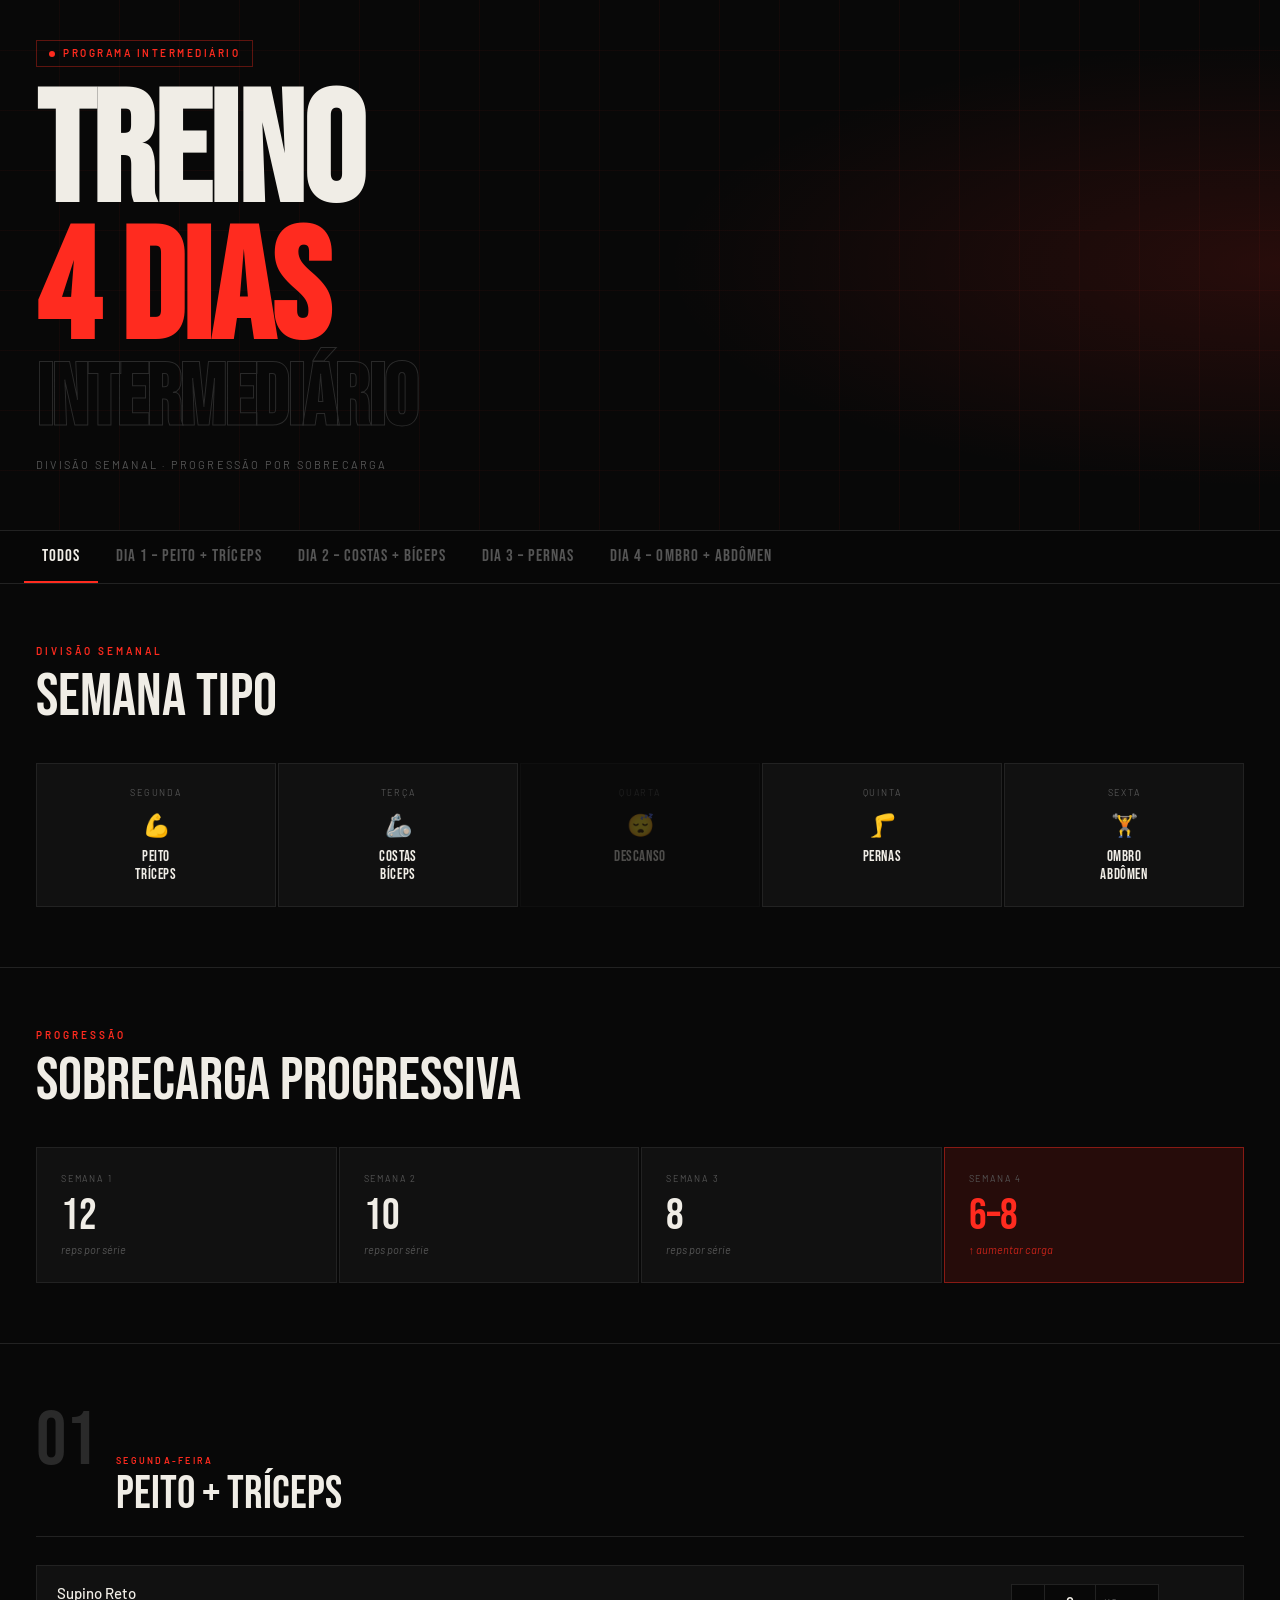
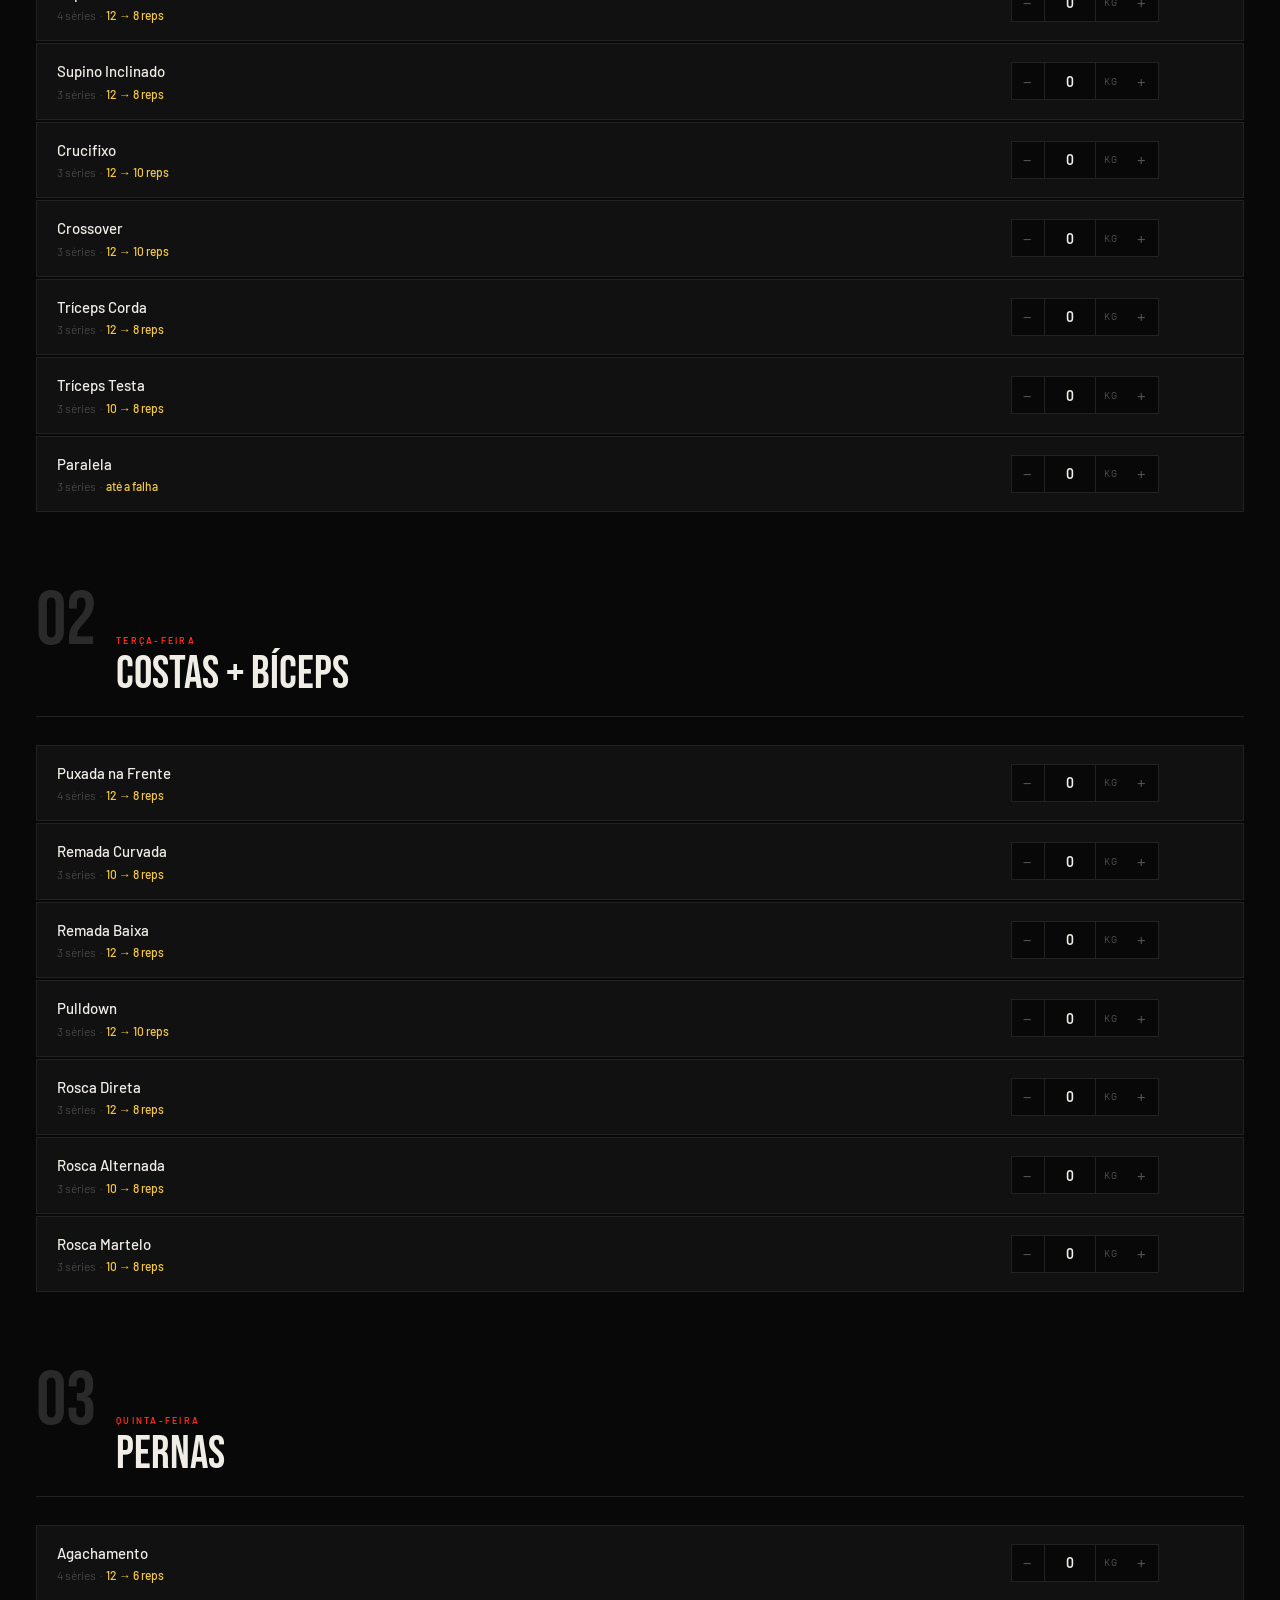
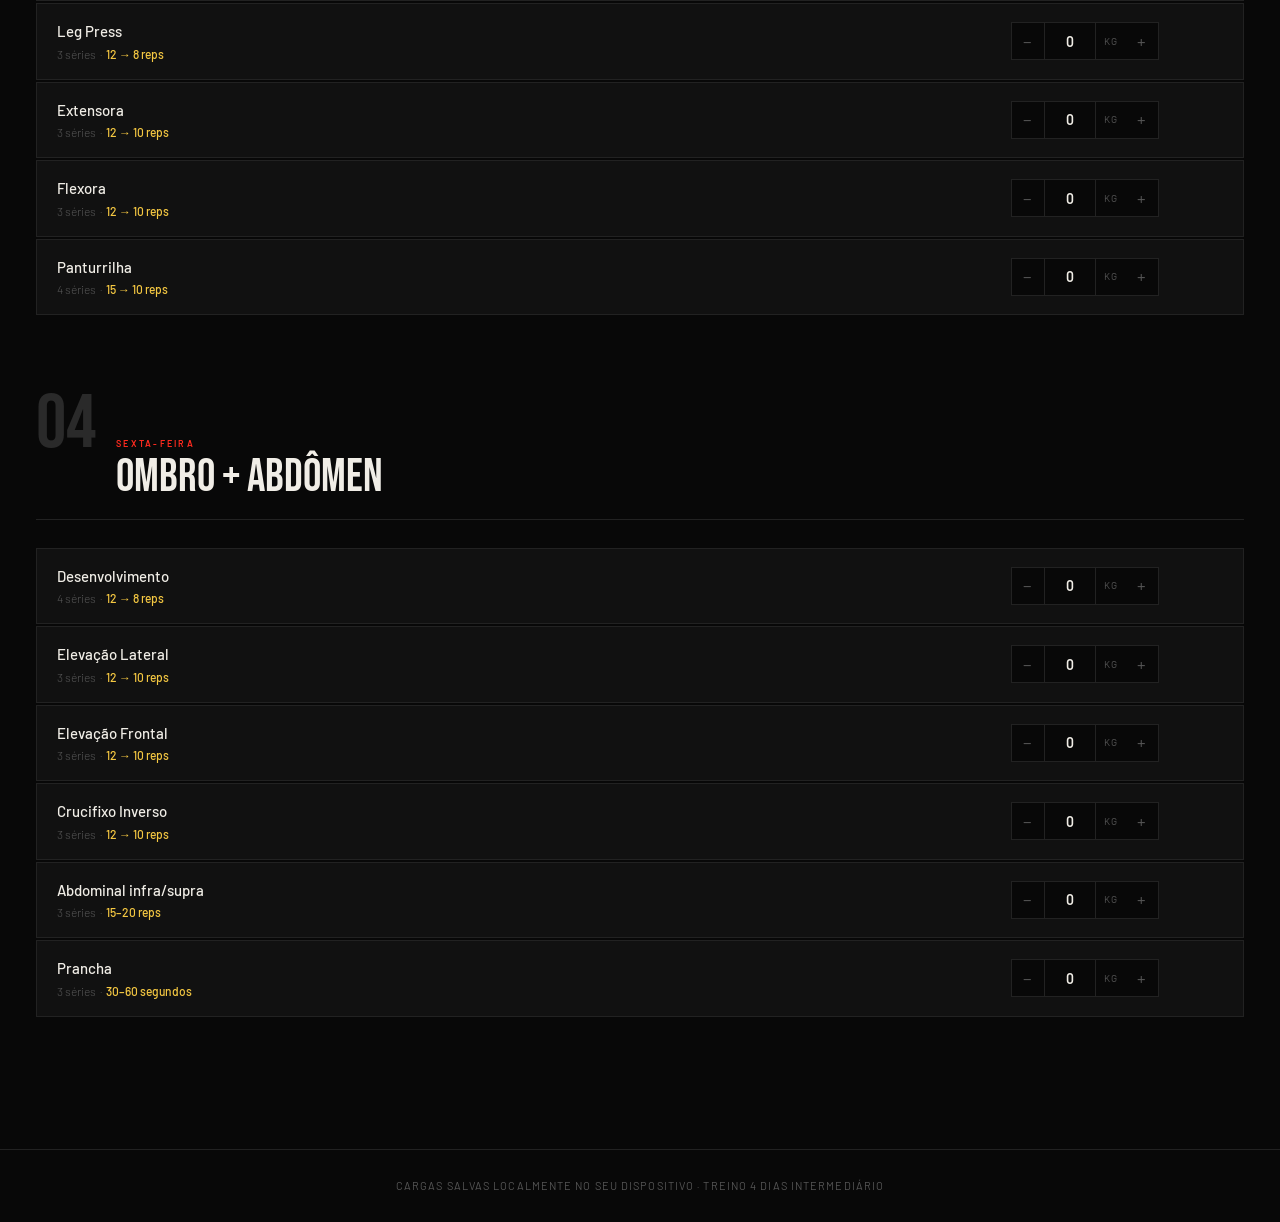
==== index.html @ 9a2bda08 "rename to index.html" ====
<!DOCTYPE html>
<html lang="pt-BR">
<head>
<meta charset="UTF-8">
<meta name="viewport" content="width=device-width, initial-scale=1.0">
<title>TREINO 4 DIAS</title>
<link href="https://fonts.googleapis.com/css2?family=Bebas+Neue&family=Barlow:ital,wght@0,300;0,400;0,500;0,600;1,300&display=swap" rel="stylesheet">
<style>
:root {
  --bg: #080808;
  --surface: #111111;
  --surface2: #181818;
  --border: #222222;
  --red: #ff2b1f;
  --red-glow: rgba(255,43,31,.12);
  --yellow: #f5c842;
  --white: #f0ede6;
  --muted: #555;
  --muted2: #2a2a2a;
  --font-d: 'Bebas Neue', sans-serif;
  --font-b: 'Barlow', sans-serif;
}
*, *::before, *::after { box-sizing: border-box; margin: 0; padding: 0; }
html { scroll-behavior: smooth; }
body {
  background: var(--bg);
  color: var(--white);
  font-family: var(--font-b);
  font-size: 14px;
  line-height: 1.5;
  min-height: 100vh;
}

/* HERO */
.hero {
  position: relative;
  padding: 40px 36px 56px;
  overflow: hidden;
  border-bottom: 1px solid var(--border);
}
.hero-bg {
  position: absolute; inset: 0; pointer-events: none;
  background:
    radial-gradient(ellipse 80% 70% at 100% 50%, rgba(255,43,31,.13) 0%, transparent 60%),
    repeating-linear-gradient(90deg, transparent 0px, transparent 59px, rgba(255,43,31,.045) 59px, rgba(255,43,31,.045) 60px),
    repeating-linear-gradient(0deg, transparent 0px, transparent 59px, rgba(255,43,31,.045) 59px, rgba(255,43,31,.045) 60px);
}
.hero-badge {
  display: inline-flex; align-items: center; gap: 8px;
  margin-bottom: 20px;
  font-size: 10px; letter-spacing: .25em; text-transform: uppercase;
  color: var(--red); font-weight: 600;
  border: 1px solid rgba(255,43,31,.35); padding: 5px 12px;
  position: relative;
}
.hero-badge::before {
  content: ''; width: 6px; height: 6px;
  background: var(--red); border-radius: 50%;
  animation: blink 1.8s ease-in-out infinite;
}
@keyframes blink { 0%,100%{opacity:1;transform:scale(1)} 50%{opacity:.3;transform:scale(.65)} }
.hero-title {
  font-family: var(--font-d);
  font-size: clamp(64px, 13vw, 156px);
  line-height: .88; letter-spacing: -.01em; position: relative;
}
.hero-title .t1 { display: block; color: var(--white); }
.hero-title .t2 { display: block; color: var(--red); }
.hero-title .t3 { display: block; color: transparent; -webkit-text-stroke: 1px var(--muted2); font-size: .55em; }
.hero-sub {
  margin-top: 20px; font-size: 11px;
  letter-spacing: .2em; text-transform: uppercase;
  color: var(--muted); position: relative;
}

/* NAV */
.nav-wrap {
  position: sticky; top: 0; z-index: 50;
  background: rgba(8,8,8,.94); backdrop-filter: blur(14px);
  border-bottom: 1px solid var(--border);
}
.nav { display: flex; overflow-x: auto; scrollbar-width: none; padding: 0 24px; }
.nav::-webkit-scrollbar { display: none; }
.nav-btn {
  font-family: var(--font-d); font-size: 17px; letter-spacing: .06em;
  color: var(--muted); background: none; border: none;
  padding: 15px 18px; cursor: pointer;
  border-bottom: 2px solid transparent; white-space: nowrap;
  transition: color .2s, border-color .2s;
}
.nav-btn:hover { color: var(--white); }
.nav-btn.active { color: var(--white); border-bottom-color: var(--red); }

/* SECTION SHARED */
.section {
  padding: 60px 36px;
  border-bottom: 1px solid var(--border);
}
.eyebrow {
  font-size: 10px; letter-spacing: .3em; text-transform: uppercase;
  color: var(--red); font-weight: 600; margin-bottom: 8px;
}
.sec-title {
  font-family: var(--font-d);
  font-size: clamp(36px, 5vw, 60px); line-height: 1;
  margin-bottom: 36px;
}

/* WEEK GRID */
.week-grid {
  display: grid; grid-template-columns: repeat(5,1fr); gap: 2px;
}
.week-card {
  background: var(--surface); border: 1px solid var(--border);
  padding: 22px 14px; text-align: center;
  cursor: pointer; position: relative; overflow: hidden;
  transition: background .2s, border-color .2s, transform .15s;
}
.week-card:not(.rest):hover {
  background: var(--surface2); border-color: var(--red);
  transform: translateY(-2px);
}
.week-card::after {
  content: ''; position: absolute; bottom: 0; left: 0; right: 0;
  height: 2px; background: var(--red);
  transform: scaleX(0); transition: transform .25s;
}
.week-card:not(.rest):hover::after { transform: scaleX(1); }
.week-card.rest { opacity: .3; cursor: default; }
.wc-day {
  font-size: 9px; letter-spacing: .2em; text-transform: uppercase;
  color: var(--muted); margin-bottom: 9px;
}
.wc-icon { font-size: 22px; margin-bottom: 7px; display: block; }
.wc-muscles {
  font-family: var(--font-d); font-size: 15px;
  letter-spacing: .04em; line-height: 1.2;
}

/* PROGRESSION */
.prog-grid {
  display: grid; grid-template-columns: repeat(4,1fr); gap: 2px;
}
.prog-card {
  background: var(--surface); border: 1px solid var(--border); padding: 24px;
}
.prog-card.hi { border-color: rgba(255,43,31,.45); background: var(--red-glow); }
.prog-week {
  font-size: 9px; letter-spacing: .2em; text-transform: uppercase;
  color: var(--muted); margin-bottom: 8px;
}
.prog-reps {
  font-family: var(--font-d); font-size: 44px; line-height: 1;
  color: var(--white); margin-bottom: 4px;
}
.prog-card.hi .prog-reps { color: var(--red); }
.prog-note { font-size: 11px; color: var(--muted); font-style: italic; }
.prog-card.hi .prog-note { color: rgba(255,43,31,.75); }

/* DAYS SECTION */
.days-section { padding: 60px 36px; }
.day-block { margin-bottom: 72px; display: none; }
.day-block.visible { display: block; }
.day-header {
  display: flex; align-items: baseline; gap: 20px;
  margin-bottom: 28px; padding-bottom: 18px;
  border-bottom: 1px solid var(--border);
}
.day-num {
  font-family: var(--font-d); font-size: 76px;
  color: var(--muted2); line-height: 1;
}
.day-label {
  font-size: 9px; letter-spacing: .25em; text-transform: uppercase;
  color: var(--red); font-weight: 600; margin-bottom: 4px;
}
.day-name {
  font-family: var(--font-d);
  font-size: clamp(26px, 4vw, 46px); line-height: 1;
}

/* EXERCISE ROWS */
.exercise-list { display: flex; flex-direction: column; gap: 2px; }
.exercise-row {
  display: grid;
  grid-template-columns: 1fr auto auto;
  align-items: center; gap: 16px;
  background: var(--surface); border: 1px solid var(--border);
  padding: 16px 20px;
  transition: background .15s;
}
.exercise-row:hover { background: var(--surface2); }
.ex-name { font-size: 15px; font-weight: 500; color: var(--white); margin-bottom: 2px; }
.ex-meta { font-size: 12px; color: var(--muted); font-weight: 300; }
.ex-meta span { color: var(--yellow); font-weight: 500; }

/* KG CONTROL */
.kg-wrap {
  display: flex; align-items: center;
  border: 1px solid var(--border); background: var(--bg);
}
.kg-btn {
  width: 32px; height: 36px; background: none; border: none;
  color: var(--muted); font-size: 17px; cursor: pointer;
  display: flex; align-items: center; justify-content: center;
  font-family: var(--font-b); line-height: 1;
  transition: color .15s, background .15s;
}
.kg-btn:hover { color: var(--white); background: var(--surface); }
.kg-input {
  width: 52px; height: 36px; background: none;
  border: none;
  border-left: 1px solid var(--border); border-right: 1px solid var(--border);
  color: var(--white); text-align: center;
  font-size: 14px; font-family: var(--font-b); font-weight: 600;
  outline: none; -moz-appearance: textfield;
}
.kg-input::-webkit-outer-spin-button,
.kg-input::-webkit-inner-spin-button { -webkit-appearance: none; }
.kg-unit {
  font-size: 10px; color: var(--muted);
  padding: 0 8px; letter-spacing: .08em; text-transform: uppercase;
}

/* SAVED INDICATOR */
.ex-saved {
  font-size: 10px; color: transparent;
  letter-spacing: .12em; text-transform: uppercase;
  font-weight: 600; transition: color .35s; white-space: nowrap;
}
.ex-saved.show { color: var(--red); }

/* TOAST */
.toast {
  position: fixed; bottom: 24px; right: 24px;
  background: var(--surface); border: 1px solid var(--red);
  color: var(--white); padding: 11px 18px;
  font-size: 13px; font-weight: 500; letter-spacing: .05em;
  transform: translateY(60px); opacity: 0;
  transition: transform .3s cubic-bezier(.22,1,.36,1), opacity .3s;
  z-index: 200; pointer-events: none;
}
.toast.show { transform: translateY(0); opacity: 1; }

footer {
  border-top: 1px solid var(--border);
  padding: 28px 36px; text-align: center;
  font-size: 11px; color: var(--muted);
  letter-spacing: .1em; text-transform: uppercase;
}

/* ANIMATIONS */
@keyframes fadeUp {
  from { opacity:0; transform:translateY(14px); }
  to   { opacity:1; transform:translateY(0); }
}
.day-block.visible .exercise-row { animation: fadeUp .22s ease both; }
.day-block.visible .exercise-row:nth-child(1){animation-delay:.03s}
.day-block.visible .exercise-row:nth-child(2){animation-delay:.06s}
.day-block.visible .exercise-row:nth-child(3){animation-delay:.09s}
.day-block.visible .exercise-row:nth-child(4){animation-delay:.12s}
.day-block.visible .exercise-row:nth-child(5){animation-delay:.15s}
.day-block.visible .exercise-row:nth-child(6){animation-delay:.18s}
.day-block.visible .exercise-row:nth-child(7){animation-delay:.21s}

/* RESPONSIVE */
@media(max-width:680px){
  .hero,.section,.days-section{padding-left:18px;padding-right:18px}
  .week-grid{grid-template-columns:repeat(3,1fr)}
  .prog-grid{grid-template-columns:repeat(2,1fr)}
  .exercise-row{grid-template-columns:1fr;gap:10px}
  .day-num{font-size:52px}
}
</style>
</head>
<body>

<!-- HERO -->
<div class="hero">
  <div class="hero-bg"></div>
  <div class="hero-badge">Programa Intermediário</div>
  <h1 class="hero-title">
    <span class="t1">TREINO</span>
    <span class="t2">4 DIAS</span>
    <span class="t3">INTERMEDIÁRIO</span>
  </h1>
  <p class="hero-sub">Divisão semanal · Progressão por sobrecarga</p>
</div>

<!-- NAV -->
<div class="nav-wrap">
  <div class="nav">
    <button class="nav-btn active" onclick="showDay('all')">Todos</button>
    <button class="nav-btn" onclick="showDay('dia1')">Dia 1 – Peito + Tríceps</button>
    <button class="nav-btn" onclick="showDay('dia2')">Dia 2 – Costas + Bíceps</button>
    <button class="nav-btn" onclick="showDay('dia3')">Dia 3 – Pernas</button>
    <button class="nav-btn" onclick="showDay('dia4')">Dia 4 – Ombro + Abdômen</button>
  </div>
</div>

<!-- WEEK OVERVIEW -->
<div class="section">
  <div class="eyebrow">Divisão Semanal</div>
  <div class="sec-title">Semana Tipo</div>
  <div class="week-grid">
    <div class="week-card" onclick="showDay('dia1')">
      <div class="wc-day">Segunda</div>
      <span class="wc-icon">💪</span>
      <div class="wc-muscles">Peito<br>Tríceps</div>
    </div>
    <div class="week-card" onclick="showDay('dia2')">
      <div class="wc-day">Terça</div>
      <span class="wc-icon">🦾</span>
      <div class="wc-muscles">Costas<br>Bíceps</div>
    </div>
    <div class="week-card rest">
      <div class="wc-day">Quarta</div>
      <span class="wc-icon">😴</span>
      <div class="wc-muscles">Descanso</div>
    </div>
    <div class="week-card" onclick="showDay('dia3')">
      <div class="wc-day">Quinta</div>
      <span class="wc-icon">🦵</span>
      <div class="wc-muscles">Pernas</div>
    </div>
    <div class="week-card" onclick="showDay('dia4')">
      <div class="wc-day">Sexta</div>
      <span class="wc-icon">🏋️</span>
      <div class="wc-muscles">Ombro<br>Abdômen</div>
    </div>
  </div>
</div>

<!-- PROGRESSÃO -->
<div class="section">
  <div class="eyebrow">Progressão</div>
  <div class="sec-title">Sobrecarga Progressiva</div>
  <div class="prog-grid">
    <div class="prog-card">
      <div class="prog-week">Semana 1</div>
      <div class="prog-reps">12</div>
      <div class="prog-note">reps por série</div>
    </div>
    <div class="prog-card">
      <div class="prog-week">Semana 2</div>
      <div class="prog-reps">10</div>
      <div class="prog-note">reps por série</div>
    </div>
    <div class="prog-card">
      <div class="prog-week">Semana 3</div>
      <div class="prog-reps">8</div>
      <div class="prog-note">reps por série</div>
    </div>
    <div class="prog-card hi">
      <div class="prog-week">Semana 4</div>
      <div class="prog-reps">6–8</div>
      <div class="prog-note">↑ aumentar carga</div>
    </div>
  </div>
</div>

<!-- TRAINING DAYS -->
<div class="days-section">

  <div class="day-block visible" id="dia1">
    <div class="day-header">
      <div class="day-num">01</div>
      <div>
        <div class="day-label">Segunda-feira</div>
        <div class="day-name">Peito + Tríceps</div>
      </div>
    </div>
    <div class="exercise-list" id="list-dia1"></div>
  </div>

  <div class="day-block visible" id="dia2">
    <div class="day-header">
      <div class="day-num">02</div>
      <div>
        <div class="day-label">Terça-feira</div>
        <div class="day-name">Costas + Bíceps</div>
      </div>
    </div>
    <div class="exercise-list" id="list-dia2"></div>
  </div>

  <div class="day-block visible" id="dia3">
    <div class="day-header">
      <div class="day-num">03</div>
      <div>
        <div class="day-label">Quinta-feira</div>
        <div class="day-name">Pernas</div>
      </div>
    </div>
    <div class="exercise-list" id="list-dia3"></div>
  </div>

  <div class="day-block visible" id="dia4">
    <div class="day-header">
      <div class="day-num">04</div>
      <div>
        <div class="day-label">Sexta-feira</div>
        <div class="day-name">Ombro + Abdômen</div>
      </div>
    </div>
    <div class="exercise-list" id="list-dia4"></div>
  </div>

</div>

<footer>Cargas salvas localmente no seu dispositivo · Treino 4 Dias Intermediário</footer>
<div class="toast" id="toast">✓ Carga salva!</div>

<script>
const TREINO = {
  dia1: [
    { id:'supino-reto',    name:'Supino Reto',          sets:'4 séries', reps:'12 → 8 reps' },
    { id:'supino-incl',    name:'Supino Inclinado',      sets:'3 séries', reps:'12 → 8 reps' },
    { id:'crucifixo',      name:'Crucifixo',             sets:'3 séries', reps:'12 → 10 reps' },
    { id:'crossover',      name:'Crossover',             sets:'3 séries', reps:'12 → 10 reps' },
    { id:'tri-corda',      name:'Tríceps Corda',         sets:'3 séries', reps:'12 → 8 reps' },
    { id:'tri-testa',      name:'Tríceps Testa',         sets:'3 séries', reps:'10 → 8 reps' },
    { id:'paralela',       name:'Paralela',              sets:'3 séries', reps:'até a falha' },
  ],
  dia2: [
    { id:'puxada',         name:'Puxada na Frente',      sets:'4 séries', reps:'12 → 8 reps' },
    { id:'remada-curv',    name:'Remada Curvada',        sets:'3 séries', reps:'10 → 8 reps' },
    { id:'remada-baixa',   name:'Remada Baixa',          sets:'3 séries', reps:'12 → 8 reps' },
    { id:'pulldown',       name:'Pulldown',              sets:'3 séries', reps:'12 → 10 reps' },
    { id:'rosca-direta',   name:'Rosca Direta',          sets:'3 séries', reps:'12 → 8 reps' },
    { id:'rosca-alt',      name:'Rosca Alternada',       sets:'3 séries', reps:'10 → 8 reps' },
    { id:'rosca-martelo',  name:'Rosca Martelo',         sets:'3 séries', reps:'10 → 8 reps' },
  ],
  dia3: [
    { id:'agachamento',    name:'Agachamento',           sets:'4 séries', reps:'12 → 6 reps' },
    { id:'leg-press',      name:'Leg Press',             sets:'3 séries', reps:'12 → 8 reps' },
    { id:'extensora',      name:'Extensora',             sets:'3 séries', reps:'12 → 10 reps' },
    { id:'flexora',        name:'Flexora',               sets:'3 séries', reps:'12 → 10 reps' },
    { id:'panturrilha',    name:'Panturrilha',           sets:'4 séries', reps:'15 → 10 reps' },
  ],
  dia4: [
    { id:'desenvolvimento',name:'Desenvolvimento',       sets:'4 séries', reps:'12 → 8 reps' },
    { id:'elev-lateral',   name:'Elevação Lateral',      sets:'3 séries', reps:'12 → 10 reps' },
    { id:'elev-frontal',   name:'Elevação Frontal',      sets:'3 séries', reps:'12 → 10 reps' },
    { id:'cruc-inv',       name:'Crucifixo Inverso',     sets:'3 séries', reps:'12 → 10 reps' },
    { id:'abdominal',      name:'Abdominal infra/supra', sets:'3 séries', reps:'15–20 reps' },
    { id:'prancha',        name:'Prancha',               sets:'3 séries', reps:'30–60 segundos' },
  ],
};

// Storage
function getKg(id) { return parseFloat(localStorage.getItem('kg_' + id)) || 0; }
function setKg(id, val) { localStorage.setItem('kg_' + id, val); }

// Build rows
function buildLists() {
  for (const [day, exs] of Object.entries(TREINO)) {
    const list = document.getElementById('list-' + day);
    exs.forEach(ex => {
      const kg = getKg(ex.id);
      const row = document.createElement('div');
      row.className = 'exercise-row';
      row.innerHTML = `
        <div class="ex-info">
          <div class="ex-name">${ex.name}</div>
          <div class="ex-meta">${ex.sets} &nbsp;·&nbsp; <span>${ex.reps}</span></div>
        </div>
        <div class="kg-wrap">
          <button class="kg-btn" onclick="changeKg('${ex.id}',-2.5)">−</button>
          <input class="kg-input" type="number" id="kg-${ex.id}"
            value="${kg}" min="0" step="2.5"
            onchange="saveKg('${ex.id}')" oninput="saveKg('${ex.id}')">
          <div class="kg-unit">kg</div>
          <button class="kg-btn" onclick="changeKg('${ex.id}',2.5)">+</button>
        </div>
        <div class="ex-saved" id="saved-${ex.id}">salvo ✓</div>
      `;
      list.appendChild(row);
    });
  }
}

// Actions
let toastTimer;
function showToast() {
  const t = document.getElementById('toast');
  t.classList.add('show');
  clearTimeout(toastTimer);
  toastTimer = setTimeout(() => t.classList.remove('show'), 1800);
}

function saveKg(id) {
  const input = document.getElementById('kg-' + id);
  let val = parseFloat(input.value);
  if (isNaN(val) || val < 0) val = 0;
  input.value = val;
  setKg(id, val);
  const el = document.getElementById('saved-' + id);
  el.classList.add('show');
  setTimeout(() => el.classList.remove('show'), 1500);
  showToast();
}

function changeKg(id, delta) {
  const input = document.getElementById('kg-' + id);
  let val = Math.max(0, Math.round(((parseFloat(input.value) || 0) + delta) * 10) / 10);
  input.value = val;
  saveKg(id);
}

// Nav / filter
function showDay(which) {
  ['dia1','dia2','dia3','dia4'].forEach(d => {
    document.getElementById(d).classList.toggle('visible', which === 'all' || which === d);
  });
  document.querySelectorAll('.nav-btn').forEach((btn, i) => {
    btn.classList.toggle('active', ['all','dia1','dia2','dia3','dia4'][i] === which);
  });
  if (which !== 'all') {
    setTimeout(() => document.getElementById(which)?.scrollIntoView({behavior:'smooth',block:'start'}), 60);
  }
}

buildLists();
</script>
</body>
</html>
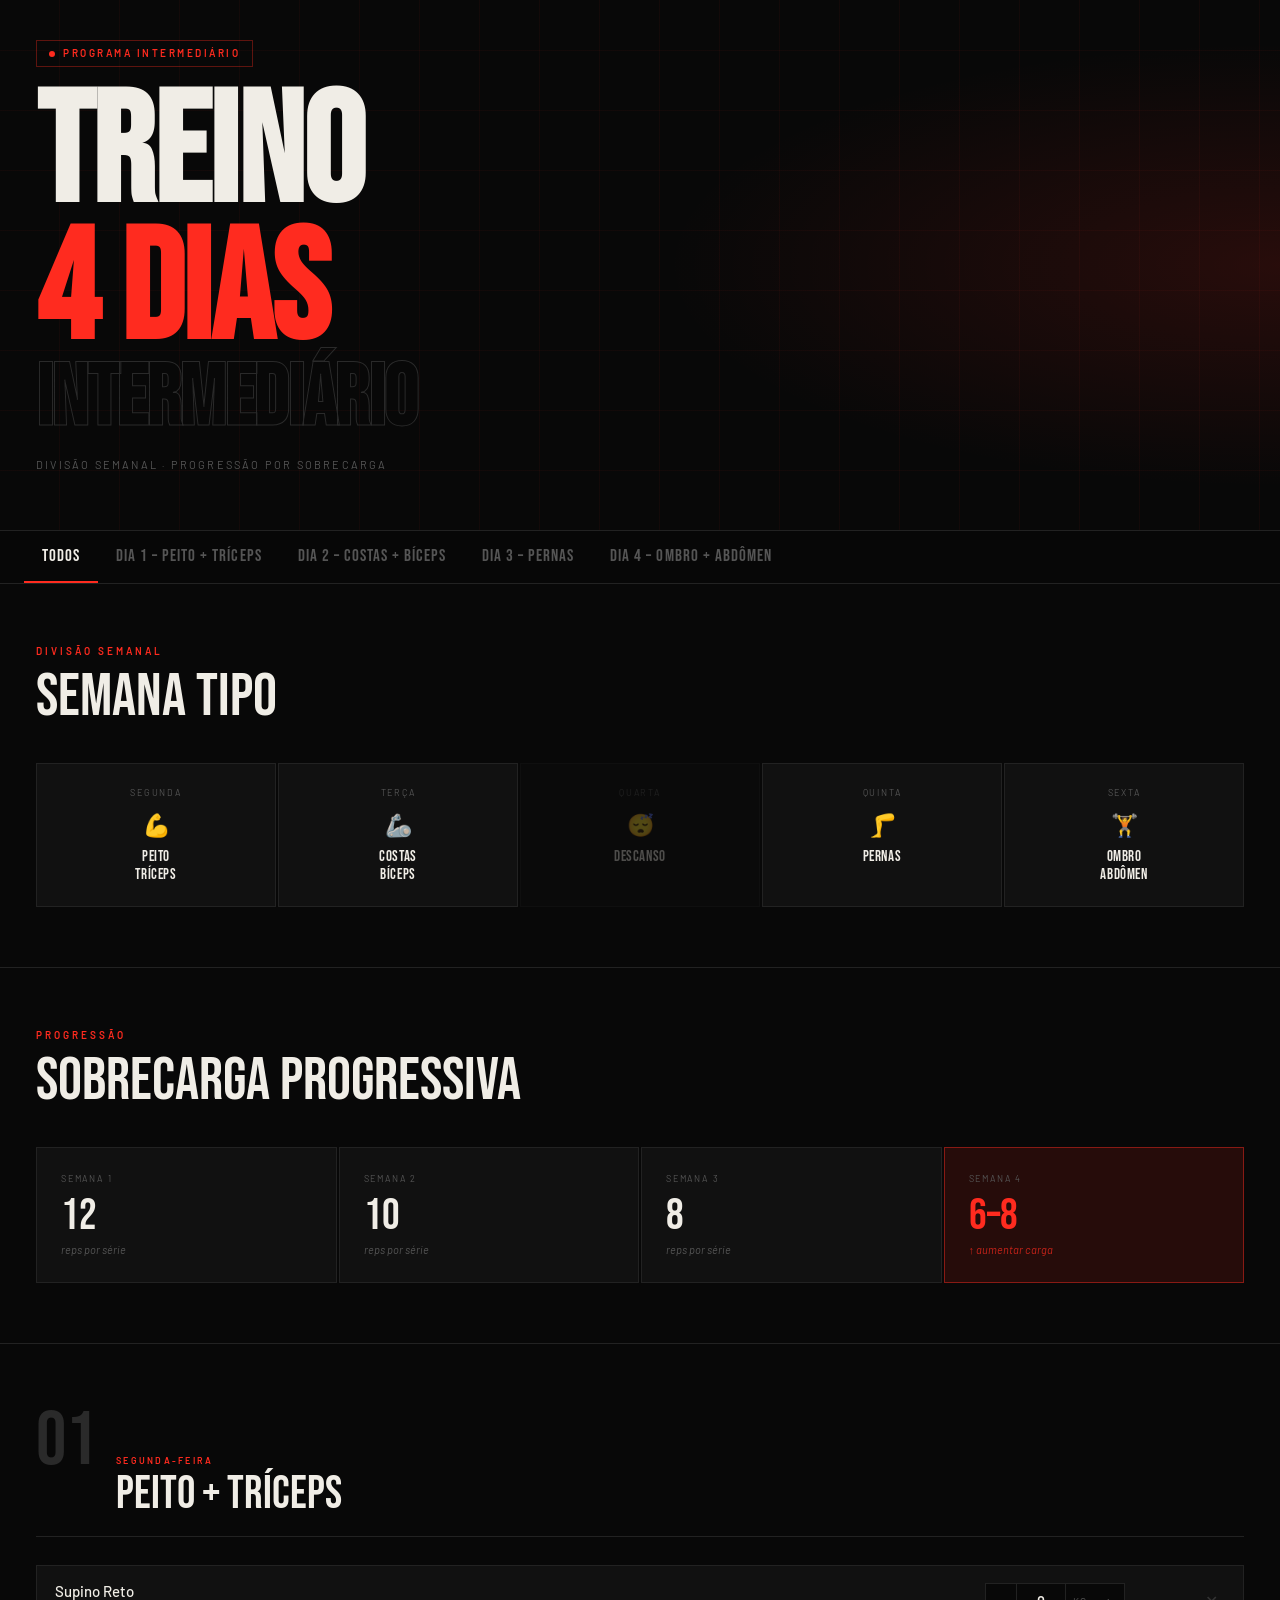
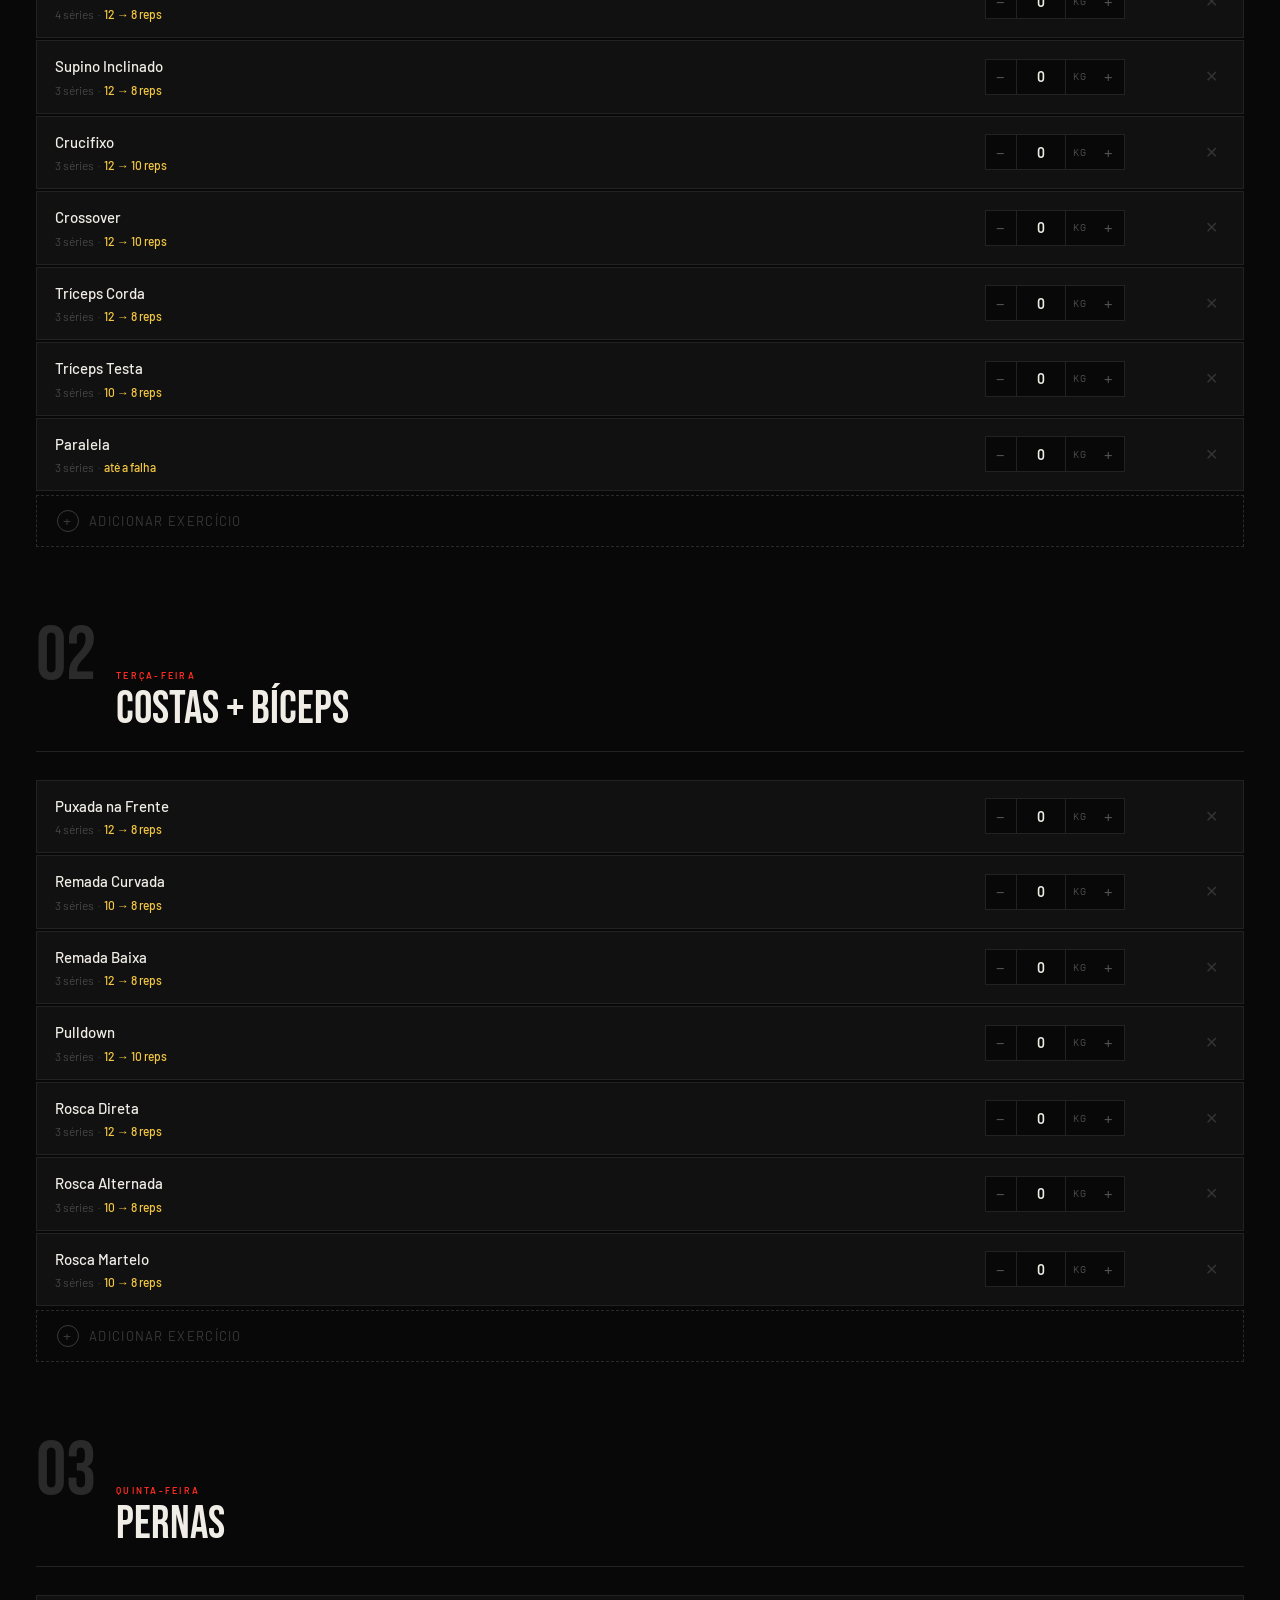
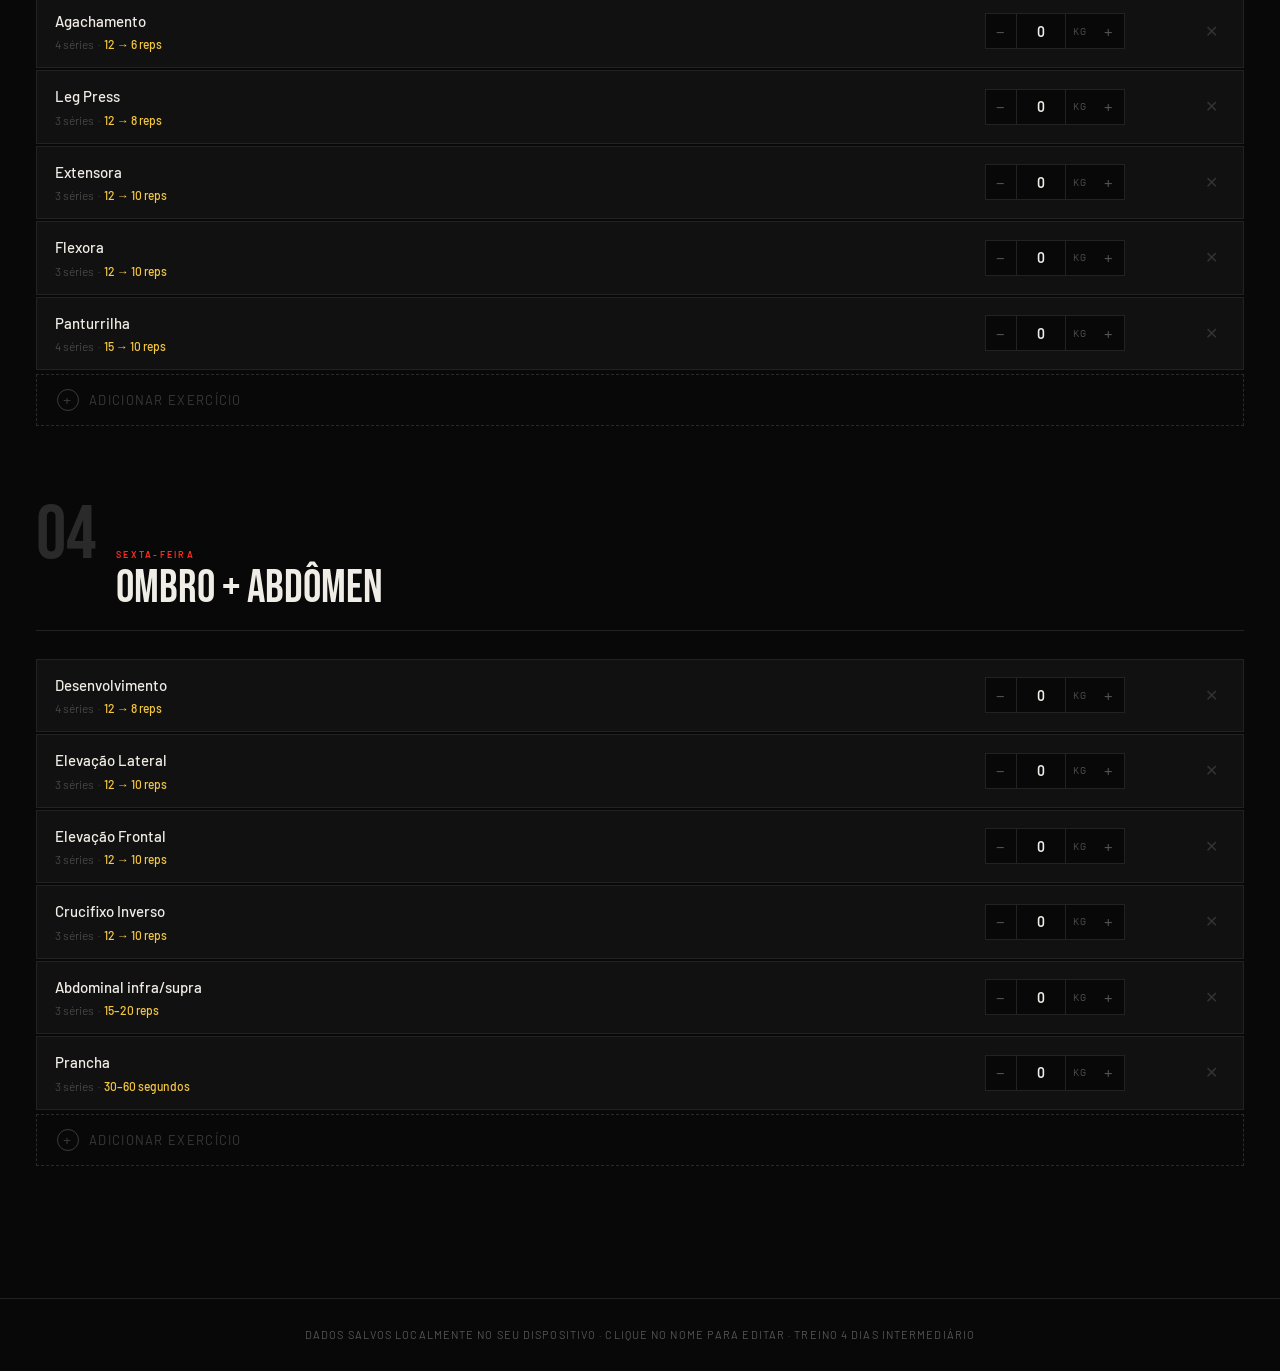
==== commit 577ba14d: "Adcionando método de adicionar exercício e de mudar o nome" ====
--- a/index.html
+++ b/index.html
@@ -92,67 +92,41 @@
 .nav-btn.active { color: var(--white); border-bottom-color: var(--red); }
 
 /* SECTION SHARED */
-.section {
-  padding: 60px 36px;
-  border-bottom: 1px solid var(--border);
-}
+.section { padding: 60px 36px; border-bottom: 1px solid var(--border); }
 .eyebrow {
   font-size: 10px; letter-spacing: .3em; text-transform: uppercase;
   color: var(--red); font-weight: 600; margin-bottom: 8px;
 }
 .sec-title {
   font-family: var(--font-d);
-  font-size: clamp(36px, 5vw, 60px); line-height: 1;
-  margin-bottom: 36px;
+  font-size: clamp(36px, 5vw, 60px); line-height: 1; margin-bottom: 36px;
 }
 
 /* WEEK GRID */
-.week-grid {
-  display: grid; grid-template-columns: repeat(5,1fr); gap: 2px;
-}
+.week-grid { display: grid; grid-template-columns: repeat(5,1fr); gap: 2px; }
 .week-card {
   background: var(--surface); border: 1px solid var(--border);
   padding: 22px 14px; text-align: center;
   cursor: pointer; position: relative; overflow: hidden;
   transition: background .2s, border-color .2s, transform .15s;
 }
-.week-card:not(.rest):hover {
-  background: var(--surface2); border-color: var(--red);
-  transform: translateY(-2px);
-}
+.week-card:not(.rest):hover { background: var(--surface2); border-color: var(--red); transform: translateY(-2px); }
 .week-card::after {
   content: ''; position: absolute; bottom: 0; left: 0; right: 0;
-  height: 2px; background: var(--red);
-  transform: scaleX(0); transition: transform .25s;
+  height: 2px; background: var(--red); transform: scaleX(0); transition: transform .25s;
 }
 .week-card:not(.rest):hover::after { transform: scaleX(1); }
 .week-card.rest { opacity: .3; cursor: default; }
-.wc-day {
-  font-size: 9px; letter-spacing: .2em; text-transform: uppercase;
-  color: var(--muted); margin-bottom: 9px;
-}
+.wc-day { font-size: 9px; letter-spacing: .2em; text-transform: uppercase; color: var(--muted); margin-bottom: 9px; }
 .wc-icon { font-size: 22px; margin-bottom: 7px; display: block; }
-.wc-muscles {
-  font-family: var(--font-d); font-size: 15px;
-  letter-spacing: .04em; line-height: 1.2;
-}
+.wc-muscles { font-family: var(--font-d); font-size: 15px; letter-spacing: .04em; line-height: 1.2; }
 
 /* PROGRESSION */
-.prog-grid {
-  display: grid; grid-template-columns: repeat(4,1fr); gap: 2px;
-}
-.prog-card {
-  background: var(--surface); border: 1px solid var(--border); padding: 24px;
-}
+.prog-grid { display: grid; grid-template-columns: repeat(4,1fr); gap: 2px; }
+.prog-card { background: var(--surface); border: 1px solid var(--border); padding: 24px; }
 .prog-card.hi { border-color: rgba(255,43,31,.45); background: var(--red-glow); }
-.prog-week {
-  font-size: 9px; letter-spacing: .2em; text-transform: uppercase;
-  color: var(--muted); margin-bottom: 8px;
-}
-.prog-reps {
-  font-family: var(--font-d); font-size: 44px; line-height: 1;
-  color: var(--white); margin-bottom: 4px;
-}
+.prog-week { font-size: 9px; letter-spacing: .2em; text-transform: uppercase; color: var(--muted); margin-bottom: 8px; }
+.prog-reps { font-family: var(--font-d); font-size: 44px; line-height: 1; color: var(--white); margin-bottom: 4px; }
 .prog-card.hi .prog-reps { color: var(--red); }
 .prog-note { font-size: 11px; color: var(--muted); font-style: italic; }
 .prog-card.hi .prog-note { color: rgba(255,43,31,.75); }
@@ -166,41 +140,64 @@
   margin-bottom: 28px; padding-bottom: 18px;
   border-bottom: 1px solid var(--border);
 }
-.day-num {
-  font-family: var(--font-d); font-size: 76px;
-  color: var(--muted2); line-height: 1;
-}
-.day-label {
-  font-size: 9px; letter-spacing: .25em; text-transform: uppercase;
-  color: var(--red); font-weight: 600; margin-bottom: 4px;
-}
-.day-name {
-  font-family: var(--font-d);
-  font-size: clamp(26px, 4vw, 46px); line-height: 1;
-}
+.day-num { font-family: var(--font-d); font-size: 76px; color: var(--muted2); line-height: 1; }
+.day-label { font-size: 9px; letter-spacing: .25em; text-transform: uppercase; color: var(--red); font-weight: 600; margin-bottom: 4px; }
+.day-name { font-family: var(--font-d); font-size: clamp(26px, 4vw, 46px); line-height: 1; }
 
 /* EXERCISE ROWS */
 .exercise-list { display: flex; flex-direction: column; gap: 2px; }
 .exercise-row {
   display: grid;
-  grid-template-columns: 1fr auto auto;
-  align-items: center; gap: 16px;
+  grid-template-columns: 1fr auto auto auto;
+  align-items: center; gap: 12px;
   background: var(--surface); border: 1px solid var(--border);
-  padding: 16px 20px;
+  padding: 14px 18px;
   transition: background .15s;
+  animation: fadeUp .22s ease both;
 }
 .exercise-row:hover { background: var(--surface2); }
-.ex-name { font-size: 15px; font-weight: 500; color: var(--white); margin-bottom: 2px; }
+
+/* EDITABLE NAME */
+.ex-name {
+  font-size: 15px; font-weight: 500; color: var(--white);
+  margin-bottom: 2px; cursor: pointer;
+  display: flex; align-items: center; gap: 6px;
+  border-bottom: 1px dashed transparent;
+  transition: border-color .15s;
+}
+.ex-name:hover { border-bottom-color: rgba(255,255,255,.2); }
+.ex-name:hover .edit-icon { opacity: 1; }
+.edit-icon {
+  font-size: 11px; opacity: 0; transition: opacity .15s;
+  color: var(--muted); flex-shrink: 0;
+}
+.ex-name-input {
+  font-size: 15px; font-weight: 500; color: var(--white);
+  background: transparent;
+  border: none; border-bottom: 1px solid var(--red);
+  outline: none; width: 100%;
+  font-family: var(--font-b);
+  padding-bottom: 1px;
+}
+
 .ex-meta { font-size: 12px; color: var(--muted); font-weight: 300; }
 .ex-meta span { color: var(--yellow); font-weight: 500; }
 
+/* DELETE BTN */
+.del-btn {
+  width: 28px; height: 28px; background: none;
+  border: 1px solid transparent; color: #333;
+  font-size: 16px; cursor: pointer; border-radius: 2px;
+  display: flex; align-items: center; justify-content: center;
+  transition: color .15s, border-color .15s, background .15s;
+  flex-shrink: 0;
+}
+.del-btn:hover { color: var(--red); border-color: rgba(255,43,31,.3); background: rgba(255,43,31,.06); }
+
 /* KG CONTROL */
-.kg-wrap {
-  display: flex; align-items: center;
-  border: 1px solid var(--border); background: var(--bg);
-}
+.kg-wrap { display: flex; align-items: center; border: 1px solid var(--border); background: var(--bg); flex-shrink: 0; }
 .kg-btn {
-  width: 32px; height: 36px; background: none; border: none;
+  width: 30px; height: 34px; background: none; border: none;
   color: var(--muted); font-size: 17px; cursor: pointer;
   display: flex; align-items: center; justify-content: center;
   font-family: var(--font-b); line-height: 1;
@@ -208,7 +205,7 @@
 }
 .kg-btn:hover { color: var(--white); background: var(--surface); }
 .kg-input {
-  width: 52px; height: 36px; background: none;
+  width: 50px; height: 34px; background: none;
   border: none;
   border-left: 1px solid var(--border); border-right: 1px solid var(--border);
   color: var(--white); text-align: center;
@@ -217,18 +214,89 @@
 }
 .kg-input::-webkit-outer-spin-button,
 .kg-input::-webkit-inner-spin-button { -webkit-appearance: none; }
-.kg-unit {
-  font-size: 10px; color: var(--muted);
-  padding: 0 8px; letter-spacing: .08em; text-transform: uppercase;
-}
+.kg-unit { font-size: 10px; color: var(--muted); padding: 0 7px; letter-spacing: .08em; text-transform: uppercase; }
 
 /* SAVED INDICATOR */
 .ex-saved {
-  font-size: 10px; color: transparent;
+  font-size: 10px; color: transparent; min-width: 48px;
   letter-spacing: .12em; text-transform: uppercase;
-  font-weight: 600; transition: color .35s; white-space: nowrap;
+  font-weight: 600; transition: color .35s; white-space: nowrap; text-align: right;
 }
 .ex-saved.show { color: var(--red); }
+
+/* ADD EXERCISE BUTTON */
+.add-ex-btn {
+  display: flex; align-items: center; gap: 10px;
+  margin-top: 4px;
+  width: 100%;
+  background: none;
+  border: 1px dashed #2a2a2a;
+  color: #3a3a3a;
+  padding: 14px 20px;
+  cursor: pointer;
+  font-family: var(--font-b); font-size: 13px;
+  letter-spacing: .1em; text-transform: uppercase;
+  transition: border-color .2s, color .2s, background .2s;
+}
+.add-ex-btn:hover {
+  border-color: rgba(255,43,31,.4);
+  color: var(--red);
+  background: rgba(255,43,31,.04);
+}
+.add-ex-btn .plus-icon {
+  width: 22px; height: 22px;
+  border: 1px solid currentColor; border-radius: 50%;
+  display: flex; align-items: center; justify-content: center;
+  font-size: 16px; line-height: 1; flex-shrink: 0;
+  transition: background .2s;
+}
+
+/* ADD MODAL */
+.modal-overlay {
+  position: fixed; inset: 0; z-index: 100;
+  background: rgba(0,0,0,.75); backdrop-filter: blur(6px);
+  display: flex; align-items: center; justify-content: center;
+  opacity: 0; pointer-events: none;
+  transition: opacity .2s;
+}
+.modal-overlay.open { opacity: 1; pointer-events: all; }
+.modal {
+  background: var(--surface); border: 1px solid #2a2a2a;
+  padding: 36px 32px; width: 90%; max-width: 420px;
+  transform: translateY(20px); transition: transform .25s cubic-bezier(.22,1,.36,1);
+}
+.modal-overlay.open .modal { transform: translateY(0); }
+.modal-title {
+  font-family: var(--font-d); font-size: 32px;
+  color: var(--white); margin-bottom: 6px;
+}
+.modal-sub { font-size: 11px; color: var(--muted); letter-spacing: .1em; text-transform: uppercase; margin-bottom: 24px; }
+.modal label { font-size: 10px; letter-spacing: .2em; text-transform: uppercase; color: var(--muted); display: block; margin-bottom: 6px; }
+.modal input[type=text], .modal input[type=number] {
+  width: 100%; background: var(--bg); border: 1px solid var(--border);
+  color: var(--white); padding: 10px 14px; font-size: 14px;
+  font-family: var(--font-b); outline: none; margin-bottom: 18px;
+  transition: border-color .15s;
+}
+.modal input[type=text]:focus, .modal input[type=number]:focus { border-color: var(--red); }
+.modal input[type=number] { -moz-appearance: textfield; }
+.modal input[type=number]::-webkit-outer-spin-button,
+.modal input[type=number]::-webkit-inner-spin-button { -webkit-appearance: none; }
+.modal-row { display: grid; grid-template-columns: 1fr 1fr; gap: 12px; }
+.modal-actions { display: flex; gap: 10px; margin-top: 6px; }
+.btn-confirm {
+  flex: 1; padding: 12px; background: var(--red); border: none;
+  color: #fff; font-family: var(--font-d); font-size: 20px;
+  letter-spacing: .06em; cursor: pointer;
+  transition: opacity .15s;
+}
+.btn-confirm:hover { opacity: .85; }
+.btn-cancel {
+  padding: 12px 18px; background: none; border: 1px solid var(--border);
+  color: var(--muted); font-family: var(--font-b); font-size: 13px;
+  cursor: pointer; transition: border-color .15s, color .15s;
+}
+.btn-cancel:hover { border-color: var(--muted); color: var(--white); }
 
 /* TOAST */
 .toast {
@@ -249,27 +317,18 @@
   letter-spacing: .1em; text-transform: uppercase;
 }
 
-/* ANIMATIONS */
 @keyframes fadeUp {
-  from { opacity:0; transform:translateY(14px); }
+  from { opacity:0; transform:translateY(12px); }
   to   { opacity:1; transform:translateY(0); }
 }
-.day-block.visible .exercise-row { animation: fadeUp .22s ease both; }
-.day-block.visible .exercise-row:nth-child(1){animation-delay:.03s}
-.day-block.visible .exercise-row:nth-child(2){animation-delay:.06s}
-.day-block.visible .exercise-row:nth-child(3){animation-delay:.09s}
-.day-block.visible .exercise-row:nth-child(4){animation-delay:.12s}
-.day-block.visible .exercise-row:nth-child(5){animation-delay:.15s}
-.day-block.visible .exercise-row:nth-child(6){animation-delay:.18s}
-.day-block.visible .exercise-row:nth-child(7){animation-delay:.21s}
-
-/* RESPONSIVE */
+
 @media(max-width:680px){
-  .hero,.section,.days-section{padding-left:18px;padding-right:18px}
-  .week-grid{grid-template-columns:repeat(3,1fr)}
-  .prog-grid{grid-template-columns:repeat(2,1fr)}
-  .exercise-row{grid-template-columns:1fr;gap:10px}
-  .day-num{font-size:52px}
+  .hero,.section,.days-section{ padding-left:18px; padding-right:18px; }
+  .week-grid{ grid-template-columns:repeat(3,1fr); }
+  .prog-grid{ grid-template-columns:repeat(2,1fr); }
+  .exercise-row{ grid-template-columns:1fr auto; grid-template-rows:auto auto; gap:10px; }
+  .exercise-row .ex-saved{ display:none; }
+  .day-num{ font-size:52px; }
 }
 </style>
 </head>
@@ -371,6 +430,9 @@
       </div>
     </div>
     <div class="exercise-list" id="list-dia1"></div>
+    <button class="add-ex-btn" onclick="openModal('dia1')">
+      <span class="plus-icon">+</span> Adicionar exercício
+    </button>
   </div>
 
   <div class="day-block visible" id="dia2">
@@ -382,6 +444,9 @@
       </div>
     </div>
     <div class="exercise-list" id="list-dia2"></div>
+    <button class="add-ex-btn" onclick="openModal('dia2')">
+      <span class="plus-icon">+</span> Adicionar exercício
+    </button>
   </div>
 
   <div class="day-block visible" id="dia3">
@@ -393,6 +458,9 @@
       </div>
     </div>
     <div class="exercise-list" id="list-dia3"></div>
+    <button class="add-ex-btn" onclick="openModal('dia3')">
+      <span class="plus-icon">+</span> Adicionar exercício
+    </button>
   </div>
 
   <div class="day-block visible" id="dia4">
@@ -404,15 +472,43 @@
       </div>
     </div>
     <div class="exercise-list" id="list-dia4"></div>
+    <button class="add-ex-btn" onclick="openModal('dia4')">
+      <span class="plus-icon">+</span> Adicionar exercício
+    </button>
   </div>
 
 </div>
 
-<footer>Cargas salvas localmente no seu dispositivo · Treino 4 Dias Intermediário</footer>
-<div class="toast" id="toast">✓ Carga salva!</div>
+<footer>Dados salvos localmente no seu dispositivo · Clique no nome para editar · Treino 4 Dias Intermediário</footer>
+<div class="toast" id="toast"></div>
+
+<!-- ADD EXERCISE MODAL -->
+<div class="modal-overlay" id="modal" onclick="handleOverlayClick(event)">
+  <div class="modal">
+    <div class="modal-title">Novo Exercício</div>
+    <div class="modal-sub" id="modal-day-label">–</div>
+    <label>Nome do exercício</label>
+    <input type="text" id="modal-name" placeholder="ex: Rosca Scott" />
+    <div class="modal-row">
+      <div>
+        <label>Séries</label>
+        <input type="text" id="modal-sets" placeholder="ex: 3 séries" />
+      </div>
+      <div>
+        <label>Repetições</label>
+        <input type="text" id="modal-reps" placeholder="ex: 12 → 8 reps" />
+      </div>
+    </div>
+    <div class="modal-actions">
+      <button class="btn-cancel" onclick="closeModal()">Cancelar</button>
+      <button class="btn-confirm" onclick="confirmAdd()">ADICIONAR</button>
+    </div>
+  </div>
+</div>
 
 <script>
-const TREINO = {
+// ─── BASE TREINO DATA ───────────────────────────────────────────────────────
+const BASE_TREINO = {
   dia1: [
     { id:'supino-reto',    name:'Supino Reto',          sets:'4 séries', reps:'12 → 8 reps' },
     { id:'supino-incl',    name:'Supino Inclinado',      sets:'3 séries', reps:'12 → 8 reps' },
@@ -448,42 +544,126 @@
   ],
 };
 
-// Storage
-function getKg(id) { return parseFloat(localStorage.getItem('kg_' + id)) || 0; }
-function setKg(id, val) { localStorage.setItem('kg_' + id, val); }
-
-// Build rows
+const DAY_LABELS = {
+  dia1: 'Dia 1 – Peito + Tríceps',
+  dia2: 'Dia 2 – Costas + Bíceps',
+  dia3: 'Dia 3 – Pernas',
+  dia4: 'Dia 4 – Ombro + Abdômen',
+};
+
+// ─── STORAGE HELPERS ────────────────────────────────────────────────────────
+function getKg(id)       { return parseFloat(localStorage.getItem('kg_' + id)) || 0; }
+function setKg(id, val)  { localStorage.setItem('kg_' + id, val); }
+function getName(id, fallback) { return localStorage.getItem('name_' + id) || fallback; }
+function setName(id, val)      { localStorage.setItem('name_' + id, val); }
+
+// Load/save extra exercises per day
+function getExtras(day)       { return JSON.parse(localStorage.getItem('extras_' + day) || '[]'); }
+function saveExtras(day, arr) { localStorage.setItem('extras_' + day, JSON.stringify(arr)); }
+
+// ─── BUILD EXERCISE ROW ─────────────────────────────────────────────────────
+function buildRow(ex, day, isExtra) {
+  const kg   = getKg(ex.id);
+  const name = getName(ex.id, ex.name);
+
+  const row = document.createElement('div');
+  row.className = 'exercise-row';
+  row.dataset.id  = ex.id;
+  row.dataset.day = day;
+
+  row.innerHTML = `
+    <div class="ex-info">
+      <div class="ex-name" title="Clique para renomear" onclick="startEdit(this, '${ex.id}')">
+        <span class="name-text">${escHtml(name)}</span>
+        <span class="edit-icon">✎</span>
+      </div>
+      <div class="ex-meta">${escHtml(ex.sets)} &nbsp;·&nbsp; <span>${escHtml(ex.reps)}</span></div>
+    </div>
+    <div class="kg-wrap">
+      <button class="kg-btn" onclick="changeKg('${ex.id}',-2.5)">−</button>
+      <input class="kg-input" type="number" id="kg-${ex.id}"
+        value="${kg}" min="0" step="2.5"
+        onchange="saveKg('${ex.id}')" oninput="saveKg('${ex.id}')">
+      <div class="kg-unit">kg</div>
+      <button class="kg-btn" onclick="changeKg('${ex.id}',2.5)">+</button>
+    </div>
+    <div class="ex-saved" id="saved-${ex.id}">salvo ✓</div>
+    <button class="del-btn" title="Remover" onclick="removeRow(this, '${ex.id}', '${day}', ${isExtra})">✕</button>
+  `;
+  return row;
+}
+
+function escHtml(str) {
+  return String(str).replace(/&/g,'&amp;').replace(/</g,'&lt;').replace(/>/g,'&gt;').replace(/"/g,'&quot;');
+}
+
+// ─── EDIT NAME IN-LINE ───────────────────────────────────────────────────────
+function startEdit(nameEl, id) {
+  if (nameEl.querySelector('input')) return; // already editing
+  const textSpan = nameEl.querySelector('.name-text');
+  const currentName = textSpan.textContent;
+
+  const input = document.createElement('input');
+  input.className = 'ex-name-input';
+  input.type = 'text';
+  input.value = currentName;
+
+  nameEl.replaceWith(input);
+  input.focus();
+  input.select();
+
+  function commit() {
+    const newName = input.value.trim() || currentName;
+    setName(id, newName);
+
+    const newNameEl = document.createElement('div');
+    newNameEl.className = 'ex-name';
+    newNameEl.title = 'Clique para renomear';
+    newNameEl.onclick = function() { startEdit(this, id); };
+    newNameEl.innerHTML = `<span class="name-text">${escHtml(newName)}</span><span class="edit-icon">✎</span>`;
+    input.replaceWith(newNameEl);
+    showToast('✓ Nome atualizado!');
+  }
+
+  input.addEventListener('blur', commit);
+  input.addEventListener('keydown', e => {
+    if (e.key === 'Enter') { e.preventDefault(); input.blur(); }
+    if (e.key === 'Escape') { input.value = currentName; input.blur(); }
+  });
+}
+
+// ─── BUILD ALL LISTS ─────────────────────────────────────────────────────────
 function buildLists() {
-  for (const [day, exs] of Object.entries(TREINO)) {
+  for (const [day, exs] of Object.entries(BASE_TREINO)) {
     const list = document.getElementById('list-' + day);
-    exs.forEach(ex => {
-      const kg = getKg(ex.id);
-      const row = document.createElement('div');
-      row.className = 'exercise-row';
-      row.innerHTML = `
-        <div class="ex-info">
-          <div class="ex-name">${ex.name}</div>
-          <div class="ex-meta">${ex.sets} &nbsp;·&nbsp; <span>${ex.reps}</span></div>
-        </div>
-        <div class="kg-wrap">
-          <button class="kg-btn" onclick="changeKg('${ex.id}',-2.5)">−</button>
-          <input class="kg-input" type="number" id="kg-${ex.id}"
-            value="${kg}" min="0" step="2.5"
-            onchange="saveKg('${ex.id}')" oninput="saveKg('${ex.id}')">
-          <div class="kg-unit">kg</div>
-          <button class="kg-btn" onclick="changeKg('${ex.id}',2.5)">+</button>
-        </div>
-        <div class="ex-saved" id="saved-${ex.id}">salvo ✓</div>
-      `;
-      list.appendChild(row);
-    });
+    exs.forEach(ex => list.appendChild(buildRow(ex, day, false)));
+
+    // extras from storage
+    getExtras(day).forEach(ex => list.appendChild(buildRow(ex, day, true)));
   }
 }
 
-// Actions
+// ─── REMOVE ROW ──────────────────────────────────────────────────────────────
+function removeRow(btn, id, day, isExtra) {
+  const row = btn.closest('.exercise-row');
+
+  if (isExtra) {
+    const extras = getExtras(day).filter(e => e.id !== id);
+    saveExtras(day, extras);
+  }
+
+  row.style.transition = 'opacity .2s, transform .2s';
+  row.style.opacity = '0';
+  row.style.transform = 'translateX(12px)';
+  setTimeout(() => row.remove(), 200);
+  showToast('Exercício removido.');
+}
+
+// ─── KG ACTIONS ─────────────────────────────────────────────────────────────
 let toastTimer;
-function showToast() {
+function showToast(msg) {
   const t = document.getElementById('toast');
+  t.textContent = msg;
   t.classList.add('show');
   clearTimeout(toastTimer);
   toastTimer = setTimeout(() => t.classList.remove('show'), 1800);
@@ -496,9 +676,8 @@
   input.value = val;
   setKg(id, val);
   const el = document.getElementById('saved-' + id);
-  el.classList.add('show');
-  setTimeout(() => el.classList.remove('show'), 1500);
-  showToast();
+  if (el) { el.classList.add('show'); setTimeout(() => el.classList.remove('show'), 1400); }
+  showToast('✓ Carga salva!');
 }
 
 function changeKg(id, delta) {
@@ -508,7 +687,59 @@
   saveKg(id);
 }
 
-// Nav / filter
+// ─── ADD EXERCISE MODAL ──────────────────────────────────────────────────────
+let modalTargetDay = null;
+
+function openModal(day) {
+  modalTargetDay = day;
+  document.getElementById('modal-day-label').textContent = DAY_LABELS[day] || day;
+  document.getElementById('modal-name').value = '';
+  document.getElementById('modal-sets').value = '3 séries';
+  document.getElementById('modal-reps').value = '12 → 10 reps';
+  document.getElementById('modal').classList.add('open');
+  setTimeout(() => document.getElementById('modal-name').focus(), 120);
+}
+
+function closeModal() {
+  document.getElementById('modal').classList.remove('open');
+  modalTargetDay = null;
+}
+
+function handleOverlayClick(e) {
+  if (e.target === document.getElementById('modal')) closeModal();
+}
+
+function confirmAdd() {
+  const name = document.getElementById('modal-name').value.trim();
+  if (!name) { document.getElementById('modal-name').focus(); return; }
+
+  const sets = document.getElementById('modal-sets').value.trim() || '3 séries';
+  const reps = document.getElementById('modal-reps').value.trim() || '–';
+  const id   = 'custom-' + Date.now();
+  const ex   = { id, name, sets, reps };
+
+  const extras = getExtras(modalTargetDay);
+  extras.push(ex);
+  saveExtras(modalTargetDay, extras);
+
+  const list = document.getElementById('list-' + modalTargetDay);
+  const row  = buildRow(ex, modalTargetDay, true);
+  list.appendChild(row);
+
+  closeModal();
+  showToast('✓ Exercício adicionado!');
+}
+
+// Allow Enter to submit modal
+document.addEventListener('keydown', e => {
+  if (e.key === 'Enter' && document.getElementById('modal').classList.contains('open')) {
+    const focused = document.activeElement;
+    if (focused && focused.id !== 'modal-name') confirmAdd();
+  }
+  if (e.key === 'Escape') closeModal();
+});
+
+// ─── NAV / FILTER ────────────────────────────────────────────────────────────
 function showDay(which) {
   ['dia1','dia2','dia3','dia4'].forEach(d => {
     document.getElementById(d).classList.toggle('visible', which === 'all' || which === d);
@@ -521,6 +752,7 @@
   }
 }
 
+// ─── INIT ────────────────────────────────────────────────────────────────────
 buildLists();
 </script>
 </body>
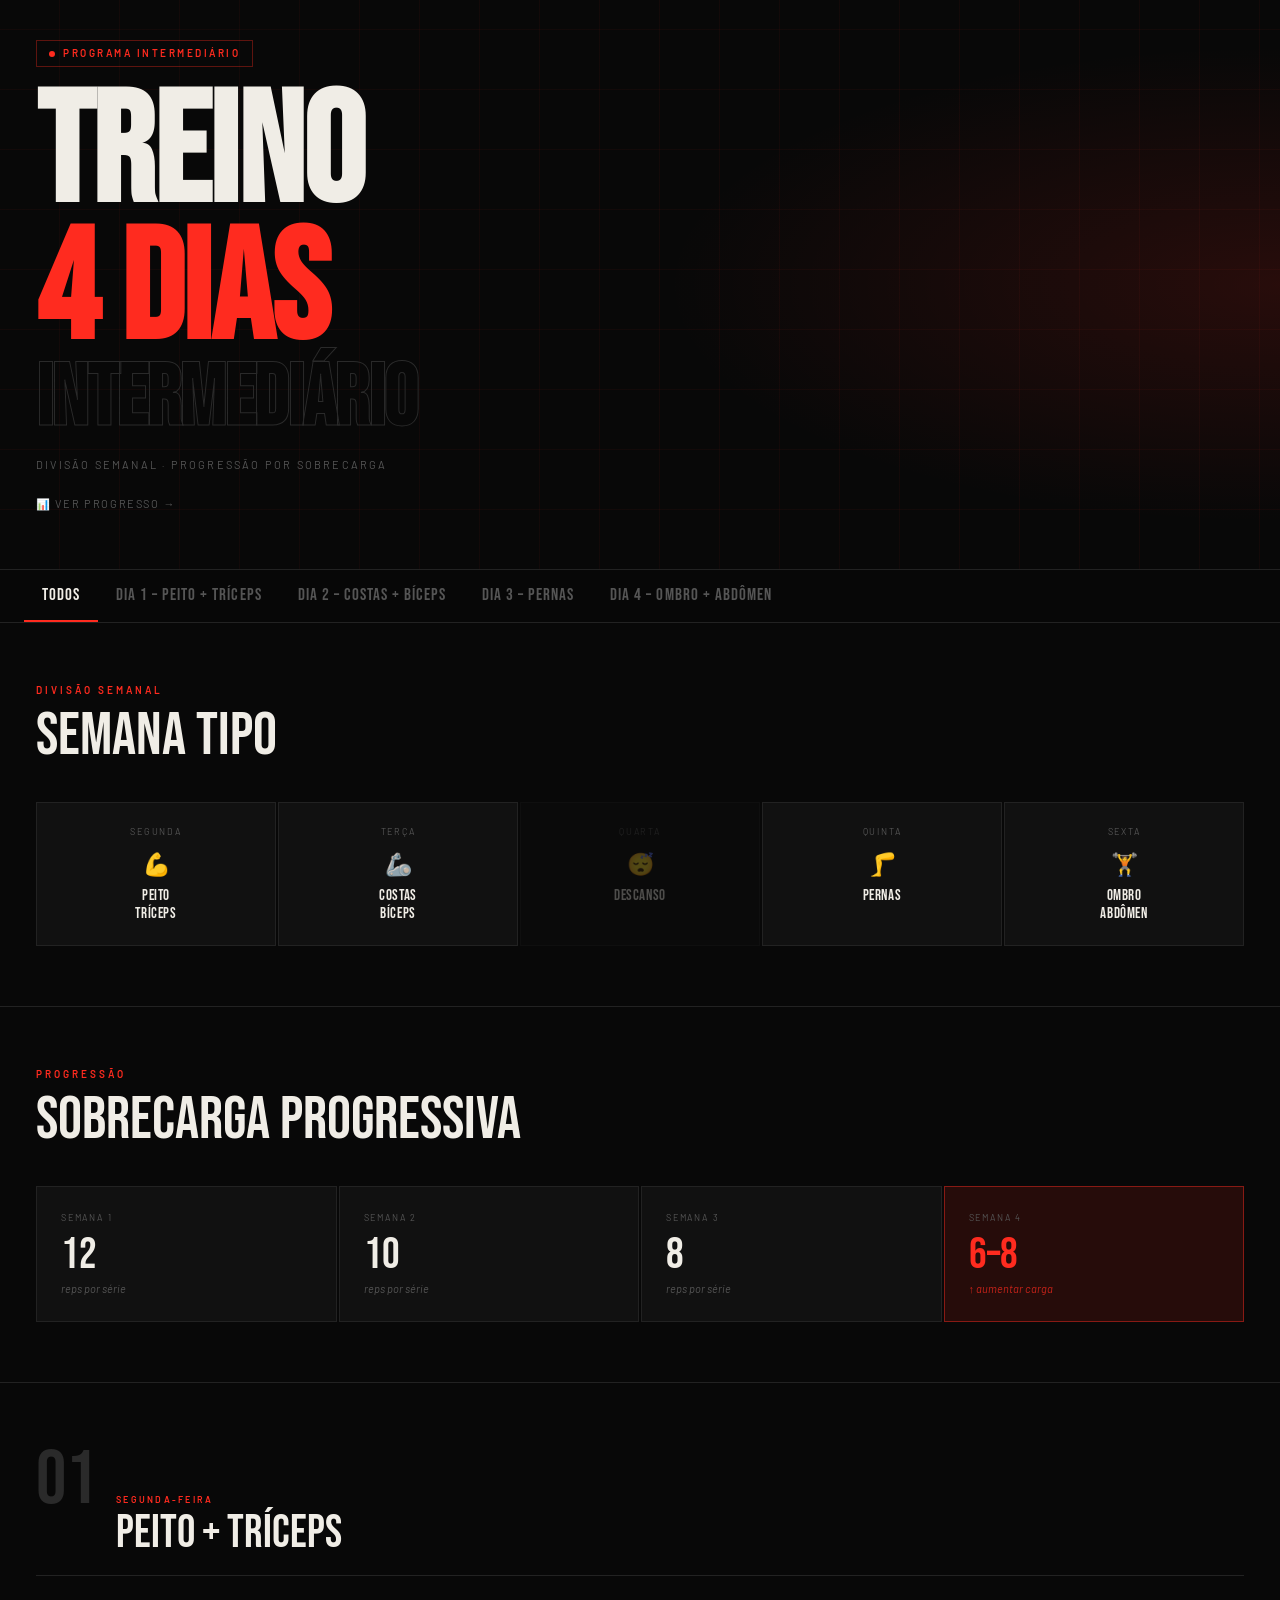
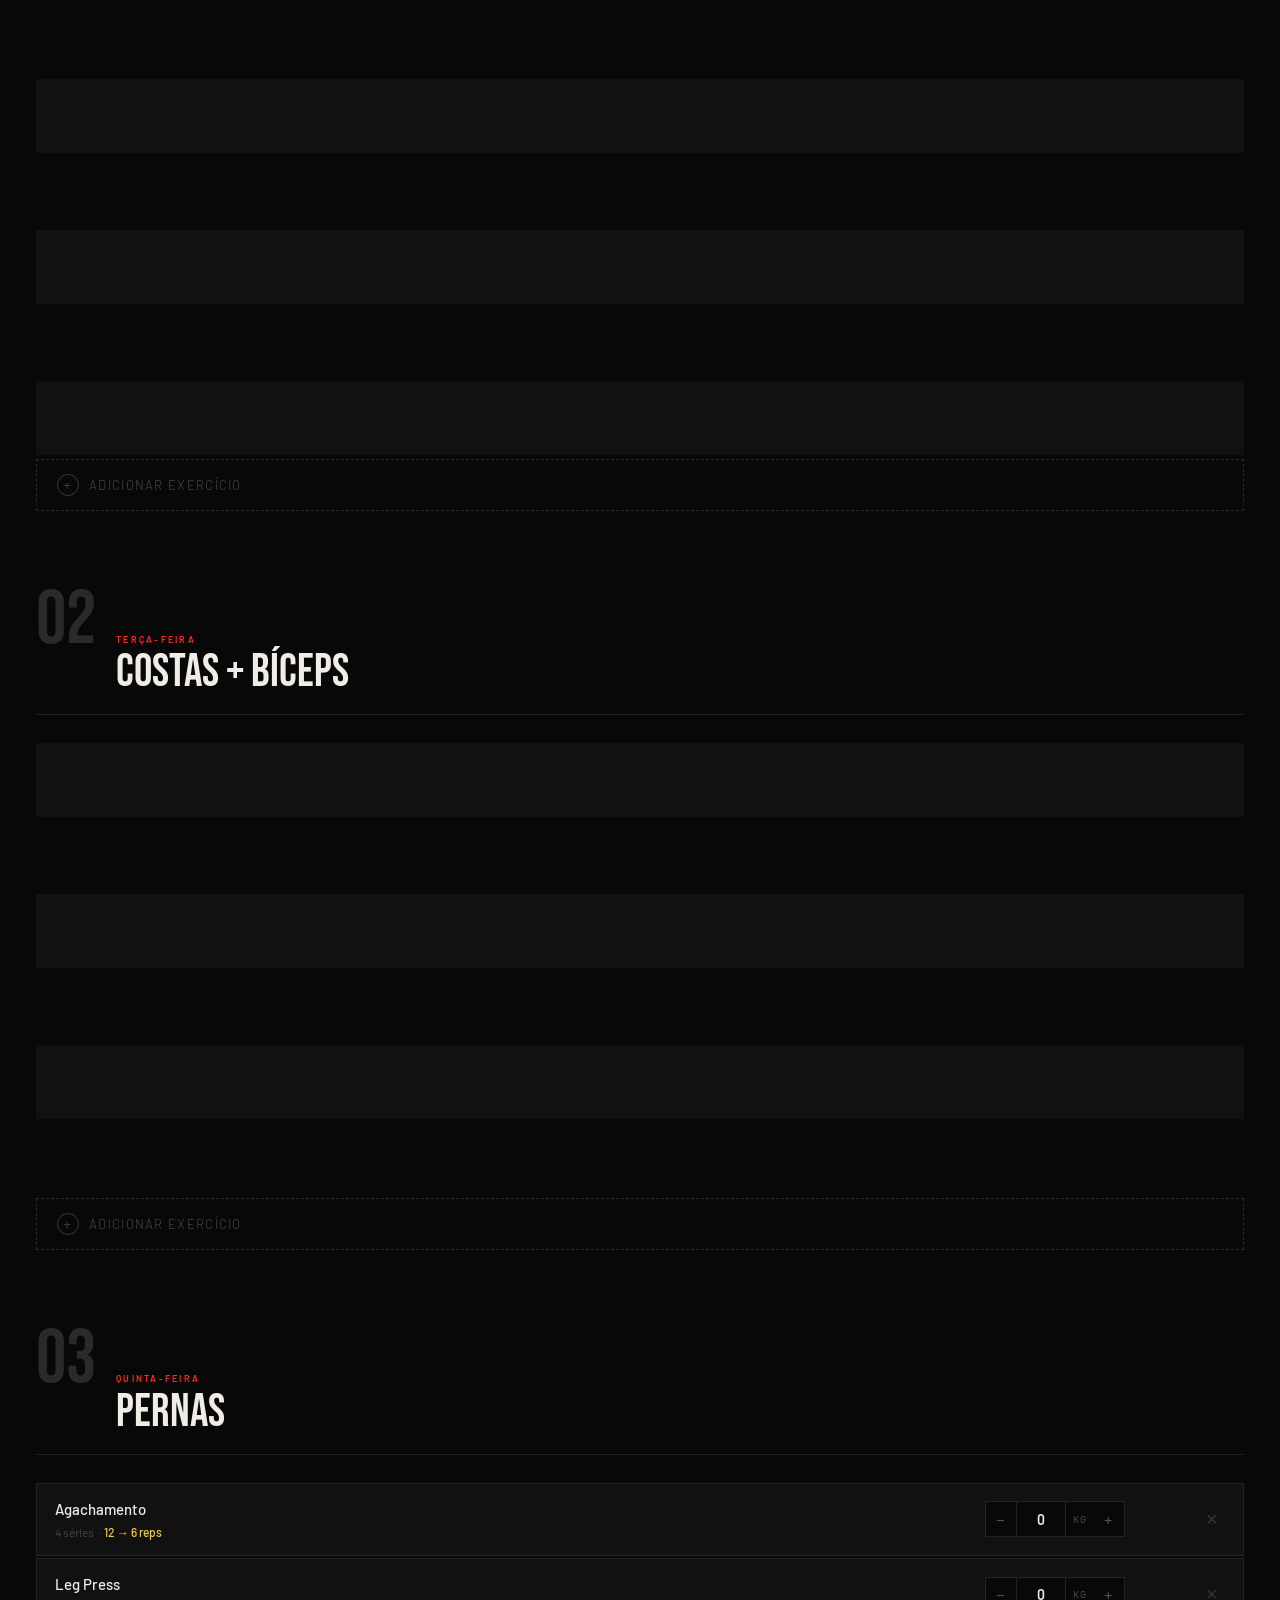
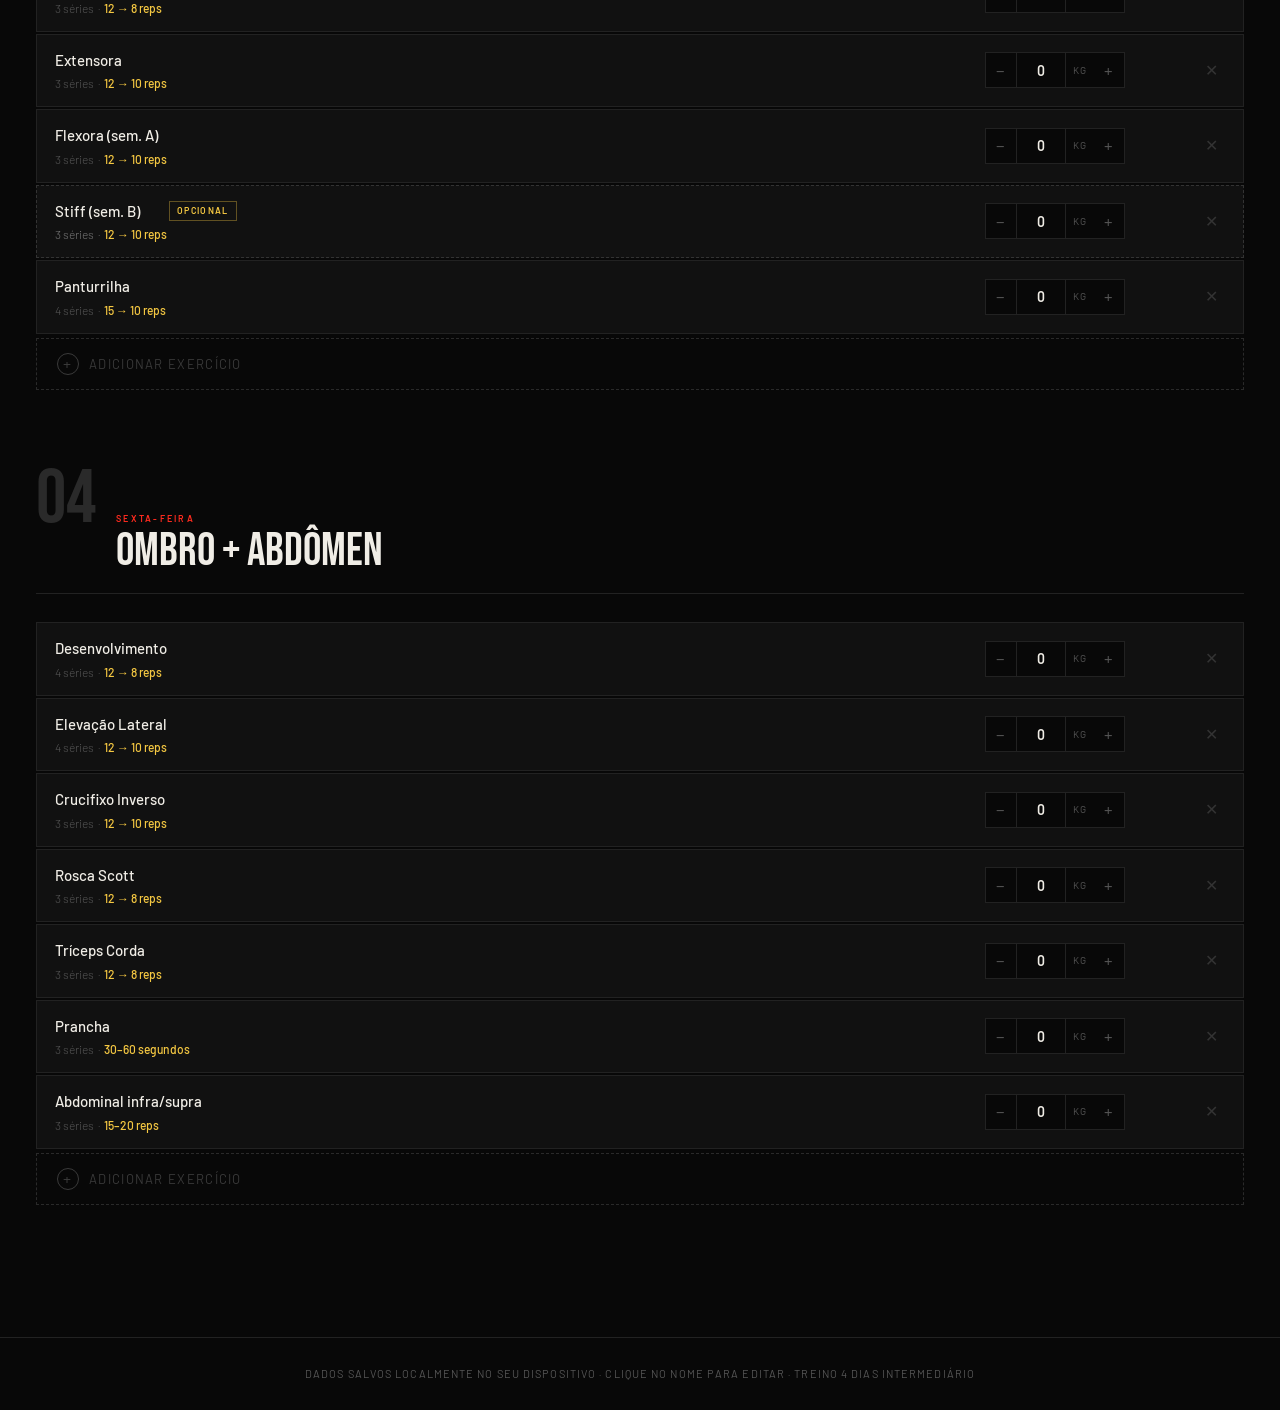
==== commit 13e0d447: "Arrumando a nomeação e links" ====
--- a/index.html
+++ b/index.html
@@ -156,6 +156,16 @@
   animation: fadeUp .22s ease both;
 }
 .exercise-row:hover { background: var(--surface2); }
+.exercise-row.optional { border-style: dashed; border-color: #333; }
+.exercise-row.optional .ex-meta { color: #777; }
+
+/* OPTIONAL BADGE */
+.ex-badge {
+  display: inline-block; font-size: 9px; letter-spacing: .15em;
+  text-transform: uppercase; color: var(--yellow);
+  border: 1px solid rgba(245,200,66,.35); padding: 2px 7px;
+  margin-left: 8px; vertical-align: middle; font-weight: 600;
+}
 
 /* EDITABLE NAME */
 .ex-name {
@@ -344,6 +354,7 @@
     <span class="t3">INTERMEDIÁRIO</span>
   </h1>
   <p class="hero-sub">Divisão semanal · Progressão por sobrecarga</p>
+  <a href="dashboard.html" style="display:inline-flex;align-items:center;gap:8px;font-size:11px;letter-spacing:.15em;text-transform:uppercase;color:#555;text-decoration:none;margin-top:22px;position:relative;transition:color .15s;" onmouseover="this.style.color='#ff2b1f'" onmouseout="this.style.color='#555'">📊 Ver progresso →</a>
 </div>
 
 <!-- NAV -->
@@ -508,39 +519,44 @@
 
 <script>
 // ─── BASE TREINO DATA ───────────────────────────────────────────────────────
+// Atualizado conforme revisão do treino:
+// Dia 1: removido Crucifixo (manter apenas Crossover), Paralela marcada como opcional
+// Dia 2: removida Rosca Alternada, adicionado Pulldown (opcional)
+// Dia 3: Flexora marcada como alternável com Stiff (Stiff opcional adicionado)
+// Dia 4: removida Elevação Frontal, adicionados Rosca Scott e Tríceps Corda, Elevação Lateral 3→4 séries
 const BASE_TREINO = {
   dia1: [
     { id:'supino-reto',    name:'Supino Reto',          sets:'4 séries', reps:'12 → 8 reps' },
     { id:'supino-incl',    name:'Supino Inclinado',      sets:'3 séries', reps:'12 → 8 reps' },
-    { id:'crucifixo',      name:'Crucifixo',             sets:'3 séries', reps:'12 → 10 reps' },
     { id:'crossover',      name:'Crossover',             sets:'3 séries', reps:'12 → 10 reps' },
     { id:'tri-corda',      name:'Tríceps Corda',         sets:'3 séries', reps:'12 → 8 reps' },
     { id:'tri-testa',      name:'Tríceps Testa',         sets:'3 séries', reps:'10 → 8 reps' },
-    { id:'paralela',       name:'Paralela',              sets:'3 séries', reps:'até a falha' },
+    { id:'paralela',       name:'Paralela',              sets:'2 séries', reps:'até próximo da falha', optional:true },
   ],
   dia2: [
     { id:'puxada',         name:'Puxada na Frente',      sets:'4 séries', reps:'12 → 8 reps' },
     { id:'remada-curv',    name:'Remada Curvada',        sets:'3 séries', reps:'10 → 8 reps' },
     { id:'remada-baixa',   name:'Remada Baixa',          sets:'3 séries', reps:'12 → 8 reps' },
-    { id:'pulldown',       name:'Pulldown',              sets:'3 séries', reps:'12 → 10 reps' },
+    { id:'pulldown',       name:'Pulldown',              sets:'3 séries', reps:'12 → 10 reps', optional:true },
     { id:'rosca-direta',   name:'Rosca Direta',          sets:'3 séries', reps:'12 → 8 reps' },
-    { id:'rosca-alt',      name:'Rosca Alternada',       sets:'3 séries', reps:'10 → 8 reps' },
     { id:'rosca-martelo',  name:'Rosca Martelo',         sets:'3 séries', reps:'10 → 8 reps' },
   ],
   dia3: [
     { id:'agachamento',    name:'Agachamento',           sets:'4 séries', reps:'12 → 6 reps' },
     { id:'leg-press',      name:'Leg Press',             sets:'3 séries', reps:'12 → 8 reps' },
     { id:'extensora',      name:'Extensora',             sets:'3 séries', reps:'12 → 10 reps' },
-    { id:'flexora',        name:'Flexora',               sets:'3 séries', reps:'12 → 10 reps' },
+    { id:'flexora',        name:'Flexora (sem. A)',      sets:'3 séries', reps:'12 → 10 reps' },
+    { id:'stiff',          name:'Stiff (sem. B)',        sets:'3 séries', reps:'12 → 10 reps', optional:true },
     { id:'panturrilha',    name:'Panturrilha',           sets:'4 séries', reps:'15 → 10 reps' },
   ],
   dia4: [
     { id:'desenvolvimento',name:'Desenvolvimento',       sets:'4 séries', reps:'12 → 8 reps' },
-    { id:'elev-lateral',   name:'Elevação Lateral',      sets:'3 séries', reps:'12 → 10 reps' },
-    { id:'elev-frontal',   name:'Elevação Frontal',      sets:'3 séries', reps:'12 → 10 reps' },
+    { id:'elev-lateral',   name:'Elevação Lateral',      sets:'4 séries', reps:'12 → 10 reps' },
     { id:'cruc-inv',       name:'Crucifixo Inverso',     sets:'3 séries', reps:'12 → 10 reps' },
+    { id:'rosca-scott',    name:'Rosca Scott',           sets:'3 séries', reps:'12 → 8 reps' },
+    { id:'tri-corda-d4',   name:'Tríceps Corda',         sets:'3 séries', reps:'12 → 8 reps' },
+    { id:'prancha',        name:'Prancha',               sets:'3 séries', reps:'30–60 segundos' },
     { id:'abdominal',      name:'Abdominal infra/supra', sets:'3 séries', reps:'15–20 reps' },
-    { id:'prancha',        name:'Prancha',               sets:'3 séries', reps:'30–60 segundos' },
   ],
 };
 
@@ -565,9 +581,10 @@
 function buildRow(ex, day, isExtra) {
   const kg   = getKg(ex.id);
   const name = getName(ex.id, ex.name);
+  const optionalBadge = ex.optional ? '<span class="ex-badge">Opcional</span>' : '';
 
   const row = document.createElement('div');
-  row.className = 'exercise-row';
+  row.className = 'exercise-row' + (ex.optional ? ' optional' : '');
   row.dataset.id  = ex.id;
   row.dataset.day = day;
 
@@ -576,6 +593,7 @@
       <div class="ex-name" title="Clique para renomear" onclick="startEdit(this, '${ex.id}')">
         <span class="name-text">${escHtml(name)}</span>
         <span class="edit-icon">✎</span>
+        ${optionalBadge}
       </div>
       <div class="ex-meta">${escHtml(ex.sets)} &nbsp;·&nbsp; <span>${escHtml(ex.reps)}</span></div>
     </div>
